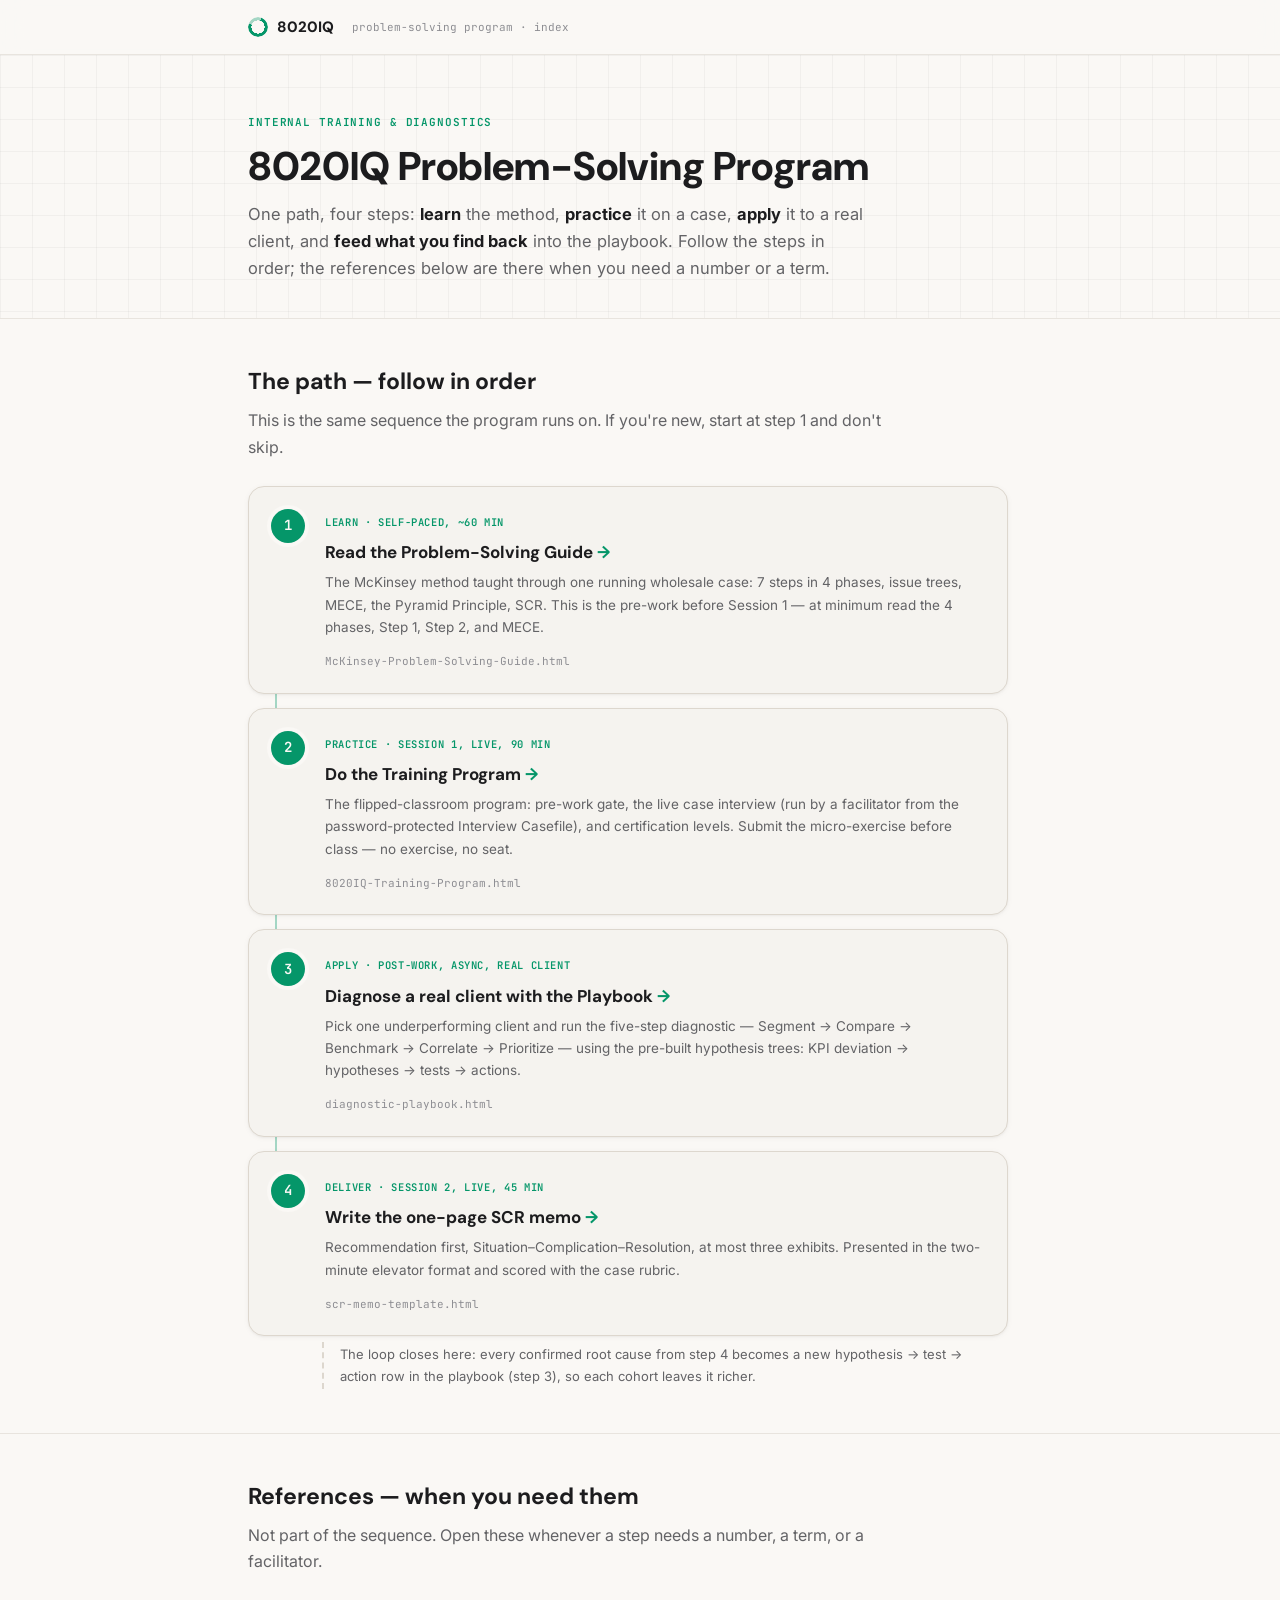
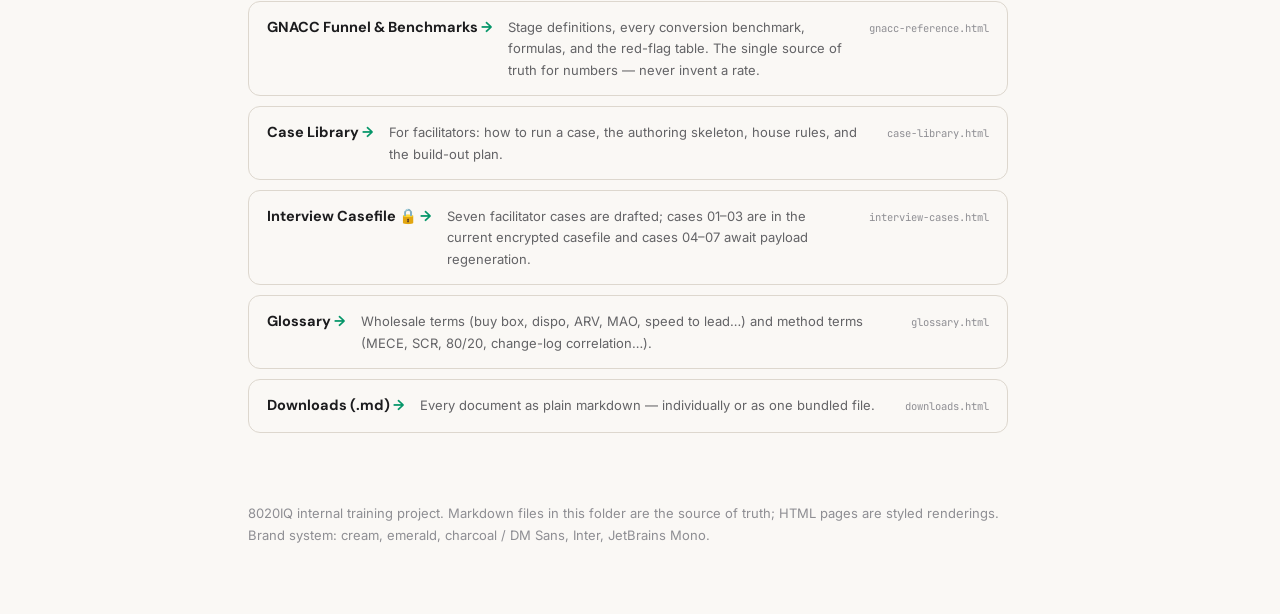
==== index.html @ fc1c61ee "Update case library and diagnostic content" ====
<!DOCTYPE html>
<html lang="en">
<head>
<meta charset="UTF-8">
<meta name="viewport" content="width=device-width, initial-scale=1.0">
<title>8020IQ Problem-Solving Program — Index</title>
<link rel="preconnect" href="https://fonts.googleapis.com">
<link rel="preconnect" href="https://fonts.gstatic.com" crossorigin>
<link href="https://fonts.googleapis.com/css2?family=DM+Sans:wght@500;600;700;800&family=Inter:wght@400;500;600&family=JetBrains+Mono:wght@500;600&display=swap" rel="stylesheet">
<style>
  /* ===== 8020IQ brand tokens — light mode only ===== */
  :root {
    --cream: #FAF8F5;
    --warm-white: #F5F3EF;
    --charcoal: #18181B;
    --emerald: #10B981;
    --emerald-dark: #059669;
    --text: #1C1C1E;
    --text-2: #636366;
    --text-3: #8E8E93;
    --line: #E8E4DE;
    --line-strong: #DDD7CE;
    --accent: var(--emerald);
    --accent-strong: var(--emerald-dark);
    --accent-wash: rgba(16, 185, 129, 0.10);
    --font-display: 'DM Sans', -apple-system, sans-serif;
    --font-body: 'Inter', -apple-system, sans-serif;
    --font-mono: 'JetBrains Mono', Menlo, Consolas, monospace;
    --r-card: 16px;
    --r-pill: 9999px;
    --shadow-rest: 0 1px 2px rgba(0,0,0,0.04), 0 1px 6px rgba(0,0,0,0.04);
    --shadow-hover: 0 4px 12px rgba(0,0,0,0.06), 0 12px 32px rgba(0,0,0,0.06);
    color-scheme: light;
  }
  * { box-sizing: border-box; }
  html { scroll-behavior: smooth; }
  body {
    margin: 0; background: var(--cream); color: var(--text);
    font-family: var(--font-body); font-size: 16px; line-height: 1.65;
    -webkit-font-smoothing: antialiased;
  }
  ::selection { background: var(--accent-wash); }
  .wrap { max-width: 880px; margin: 0 auto; padding: 0 24px; }
  @media (min-width: 768px) { .wrap { padding: 0 48px; } }
  h1, h2, h3, h4 { font-family: var(--font-display); font-weight: 700; color: var(--text); margin: 0; text-wrap: balance; }
  p { margin: 0 0 16px; }
  a { color: var(--accent-strong); }
  .eyebrow {
    font-family: var(--font-mono); font-weight: 600; font-size: 11px; letter-spacing: 0.08em;
    text-transform: uppercase; color: var(--accent-strong);
  }

  .topnav {
    position: sticky; top: 0; z-index: 50;
    background: color-mix(in srgb, var(--cream) 86%, transparent);
    backdrop-filter: blur(14px); -webkit-backdrop-filter: blur(14px);
    border-bottom: 1px solid var(--line);
  }
  .nav-inner { display: flex; align-items: center; gap: 18px; height: 54px; }
  .nav-brand { display: flex; align-items: center; gap: 9px; font-family: var(--font-display); font-weight: 800; font-size: 15px; color: var(--text); text-decoration: none; }
  .nav-brand .iso {
    width: 20px; height: 20px; border-radius: 50%;
    background: conic-gradient(from 20deg, var(--accent-strong) 0 75%, rgba(5,150,105,0.35) 75% 100%);
    -webkit-mask: radial-gradient(circle, transparent 46%, #000 47%);
    mask: radial-gradient(circle, transparent 46%, #000 47%);
  }
  .nav-tag { font-family: var(--font-mono); font-size: 11px; color: var(--text-3); }

  header.hero {
    padding: 52px 0 36px; border-bottom: 1px solid var(--line);
    background-image: linear-gradient(to right, rgba(0,0,0,0.035) 1px, transparent 1px),
                       linear-gradient(to bottom, rgba(0,0,0,0.035) 1px, transparent 1px);
    background-size: 32px 32px;
  }
  header.hero h1 { font-size: clamp(28px, 4vw, 40px); font-weight: 800; line-height: 1.08; margin: 12px 0 12px; }
  header.hero .doc-sub { font-size: 16.5px; color: var(--text-2); max-width: 620px; margin: 0; }
  header.hero .doc-sub b { color: var(--text); }

  section { padding: 44px 0; border-bottom: 1px solid var(--line); }
  section:last-of-type { border-bottom: none; }
  section h2 { font-size: 23px; margin-bottom: 6px; }
  .lede { color: var(--text-2); max-width: 640px; margin-bottom: 26px; }
  .lede b { color: var(--text); }

  /* ===== the linear path ===== */
  .path { position: relative; display: flex; flex-direction: column; gap: 14px; max-width: 760px; }
  .path::before {
    content: ""; position: absolute; top: 28px; bottom: 28px; left: 27px; width: 2px;
    background: var(--accent-strong); opacity: 0.35;
  }
  a.step {
    position: relative; display: flex; gap: 20px; align-items: flex-start;
    text-decoration: none; color: inherit;
    background: var(--warm-white); border: 1px solid var(--line-strong);
    border-radius: var(--r-card); box-shadow: var(--shadow-rest);
    padding: 20px 22px;
    transition: transform 0.2s ease, box-shadow 0.2s ease, border-color 0.2s ease;
  }
  a.step:hover { transform: translateY(-2px); box-shadow: var(--shadow-hover); border-color: var(--accent-strong); }
  .step-num {
    flex-shrink: 0; width: 34px; height: 34px; border-radius: 50%;
    background: var(--accent-strong); color: var(--cream);
    font-family: var(--font-mono); font-weight: 600; font-size: 14px;
    display: flex; align-items: center; justify-content: center;
    box-shadow: 0 0 0 4px var(--cream); position: relative; z-index: 1; margin-top: 2px;
  }
  .step-body { min-width: 0; flex: 1; }
  .step-body .s-when { font-family: var(--font-mono); font-weight: 600; font-size: 10.5px; letter-spacing: 0.06em; text-transform: uppercase; color: var(--accent-strong); }
  .step-body h3 { font-size: 17px; margin: 5px 0 5px; }
  .step-body h3 .go { color: var(--accent-strong); }
  .step-body p { font-size: 13.5px; color: var(--text-2); margin: 0 0 8px; }
  .step-body .s-src { font-family: var(--font-mono); font-size: 11px; color: var(--text-3); }
  .loop-note {
    margin: 6px 0 0 74px; max-width: 640px;
    font-size: 13px; color: var(--text-2);
    border-left: 2px dashed var(--line-strong); padding: 2px 0 2px 16px;
  }
  @media (max-width: 560px) {
    .path::before { display: none; }
    a.step { flex-direction: column; gap: 10px; }
    .step-num { box-shadow: none; }
    .loop-note { margin-left: 0; }
  }

  /* ===== references ===== */
  .refs { display: flex; flex-direction: column; gap: 10px; max-width: 760px; }
  a.ref {
    display: flex; gap: 16px; align-items: baseline; flex-wrap: wrap;
    text-decoration: none; color: inherit;
    background: transparent; border: 1px solid var(--line-strong); border-radius: 12px;
    padding: 14px 18px;
    transition: background 0.2s ease, border-color 0.2s ease;
  }
  a.ref:hover { background: var(--warm-white); border-color: var(--accent-strong); }
  a.ref h3 { font-size: 14.5px; white-space: nowrap; }
  a.ref h3 .go { color: var(--accent-strong); }
  a.ref p { font-size: 13px; color: var(--text-2); margin: 0; flex: 1; min-width: 220px; }
  a.ref .r-src { font-family: var(--font-mono); font-size: 10.5px; color: var(--text-3); }

  footer { padding: 26px 0 52px; font-size: 13px; color: var(--text-3); }
</style>
</head>
<body>

<nav class="topnav" aria-label="Site">
  <div class="wrap nav-inner">
    <a class="nav-brand" href="index.html"><span class="iso" aria-hidden="true"></span>8020IQ</a>
    <span class="nav-tag">problem-solving program · index</span>
  </div>
</nav>

<header class="hero">
  <div class="wrap">
    <span class="eyebrow">Internal Training &amp; Diagnostics</span>
    <h1>8020IQ Problem-Solving Program</h1>
    <p class="doc-sub">One path, four steps: <b>learn</b> the method, <b>practice</b> it on a case, <b>apply</b> it to a real client, and <b>feed what you find back</b> into the playbook. Follow the steps in order; the references below are there when you need a number or a term.</p>
  </div>
</header>

<!-- ================= THE PATH ================= -->
<section id="path">
  <div class="wrap">
    <h2>The path — follow in order</h2>
    <p class="lede">This is the same sequence the program runs on. If you're new, start at step 1 and don't skip.</p>

    <div class="path">
      <a class="step" href="McKinsey-Problem-Solving-Guide.html">
        <span class="step-num">1</span>
        <span class="step-body">
          <span class="s-when">Learn · self-paced, ~60 min</span>
          <h3>Read the Problem-Solving Guide <span class="go">&rarr;</span></h3>
          <p>The McKinsey method taught through one running wholesale case: 7 steps in 4 phases, issue trees, MECE, the Pyramid Principle, SCR. This is the pre-work before Session 1 — at minimum read the 4 phases, Step 1, Step 2, and MECE.</p>
          <span class="s-src">McKinsey-Problem-Solving-Guide.html</span>
        </span>
      </a>

      <a class="step" href="8020IQ-Training-Program.html">
        <span class="step-num">2</span>
        <span class="step-body">
          <span class="s-when">Practice · Session 1, live, 90 min</span>
          <h3>Do the Training Program <span class="go">&rarr;</span></h3>
          <p>The flipped-classroom program: pre-work gate, the live case interview (run by a facilitator from the password-protected Interview Casefile), and certification levels. Submit the micro-exercise before class — no exercise, no seat.</p>
          <span class="s-src">8020IQ-Training-Program.html</span>
        </span>
      </a>

      <a class="step" href="diagnostic-playbook.html">
        <span class="step-num">3</span>
        <span class="step-body">
          <span class="s-when">Apply · post-work, async, real client</span>
          <h3>Diagnose a real client with the Playbook <span class="go">&rarr;</span></h3>
          <p>Pick one underperforming client and run the five-step diagnostic — Segment → Compare → Benchmark → Correlate → Prioritize — using the pre-built hypothesis trees: KPI deviation → hypotheses → tests → actions.</p>
          <span class="s-src">diagnostic-playbook.html</span>
        </span>
      </a>

      <a class="step" href="scr-memo-template.html">
        <span class="step-num">4</span>
        <span class="step-body">
          <span class="s-when">Deliver · Session 2, live, 45 min</span>
          <h3>Write the one-page SCR memo <span class="go">&rarr;</span></h3>
          <p>Recommendation first, Situation–Complication–Resolution, at most three exhibits. Presented in the two-minute elevator format and scored with the case rubric.</p>
          <span class="s-src">scr-memo-template.html</span>
        </span>
      </a>
    </div>

    <p class="loop-note">The loop closes here: every confirmed root cause from step 4 becomes a new hypothesis → test → action row in the playbook (step 3), so each cohort leaves it richer.</p>
  </div>
</section>

<!-- ================= REFERENCES ================= -->
<section id="references">
  <div class="wrap">
    <h2>References — when you need them</h2>
    <p class="lede">Not part of the sequence. Open these whenever a step needs a number, a term, or a facilitator.</p>

    <div class="refs">
      <a class="ref" href="gnacc-reference.html">
        <h3>GNACC Funnel &amp; Benchmarks <span class="go">&rarr;</span></h3>
        <p>Stage definitions, every conversion benchmark, formulas, and the red-flag table. The single source of truth for numbers — never invent a rate.</p>
        <span class="r-src">gnacc-reference.html</span>
      </a>
      <a class="ref" href="case-library.html">
        <h3>Case Library <span class="go">&rarr;</span></h3>
        <p>For facilitators: how to run a case, the authoring skeleton, house rules, and the build-out plan.</p>
        <span class="r-src">case-library.html</span>
      </a>
      <a class="ref" href="interview-cases.html">
        <h3>Interview Casefile &#128274; <span class="go">&rarr;</span></h3>
        <p>Seven facilitator cases are drafted; cases 01–03 are in the current encrypted casefile and cases 04–07 await payload regeneration.</p>
        <span class="r-src">interview-cases.html</span>
      </a>
      <a class="ref" href="glossary.html">
        <h3>Glossary <span class="go">&rarr;</span></h3>
        <p>Wholesale terms (buy box, dispo, ARV, MAO, speed to lead…) and method terms (MECE, SCR, 80/20, change-log correlation…).</p>
        <span class="r-src">glossary.html</span>
      </a>
      <a class="ref" href="downloads.html">
        <h3>Downloads (.md) <span class="go">&rarr;</span></h3>
        <p>Every document as plain markdown — individually or as one bundled file.</p>
        <span class="r-src">downloads.html</span>
      </a>
    </div>
  </div>
</section>

<footer>
  <div class="wrap">
    <p>8020IQ internal training project. Markdown files in this folder are the source of truth; HTML pages are styled renderings. Brand system: cream, emerald, charcoal / DM Sans, Inter, JetBrains Mono.</p>
  </div>
</footer>

</body>
</html>
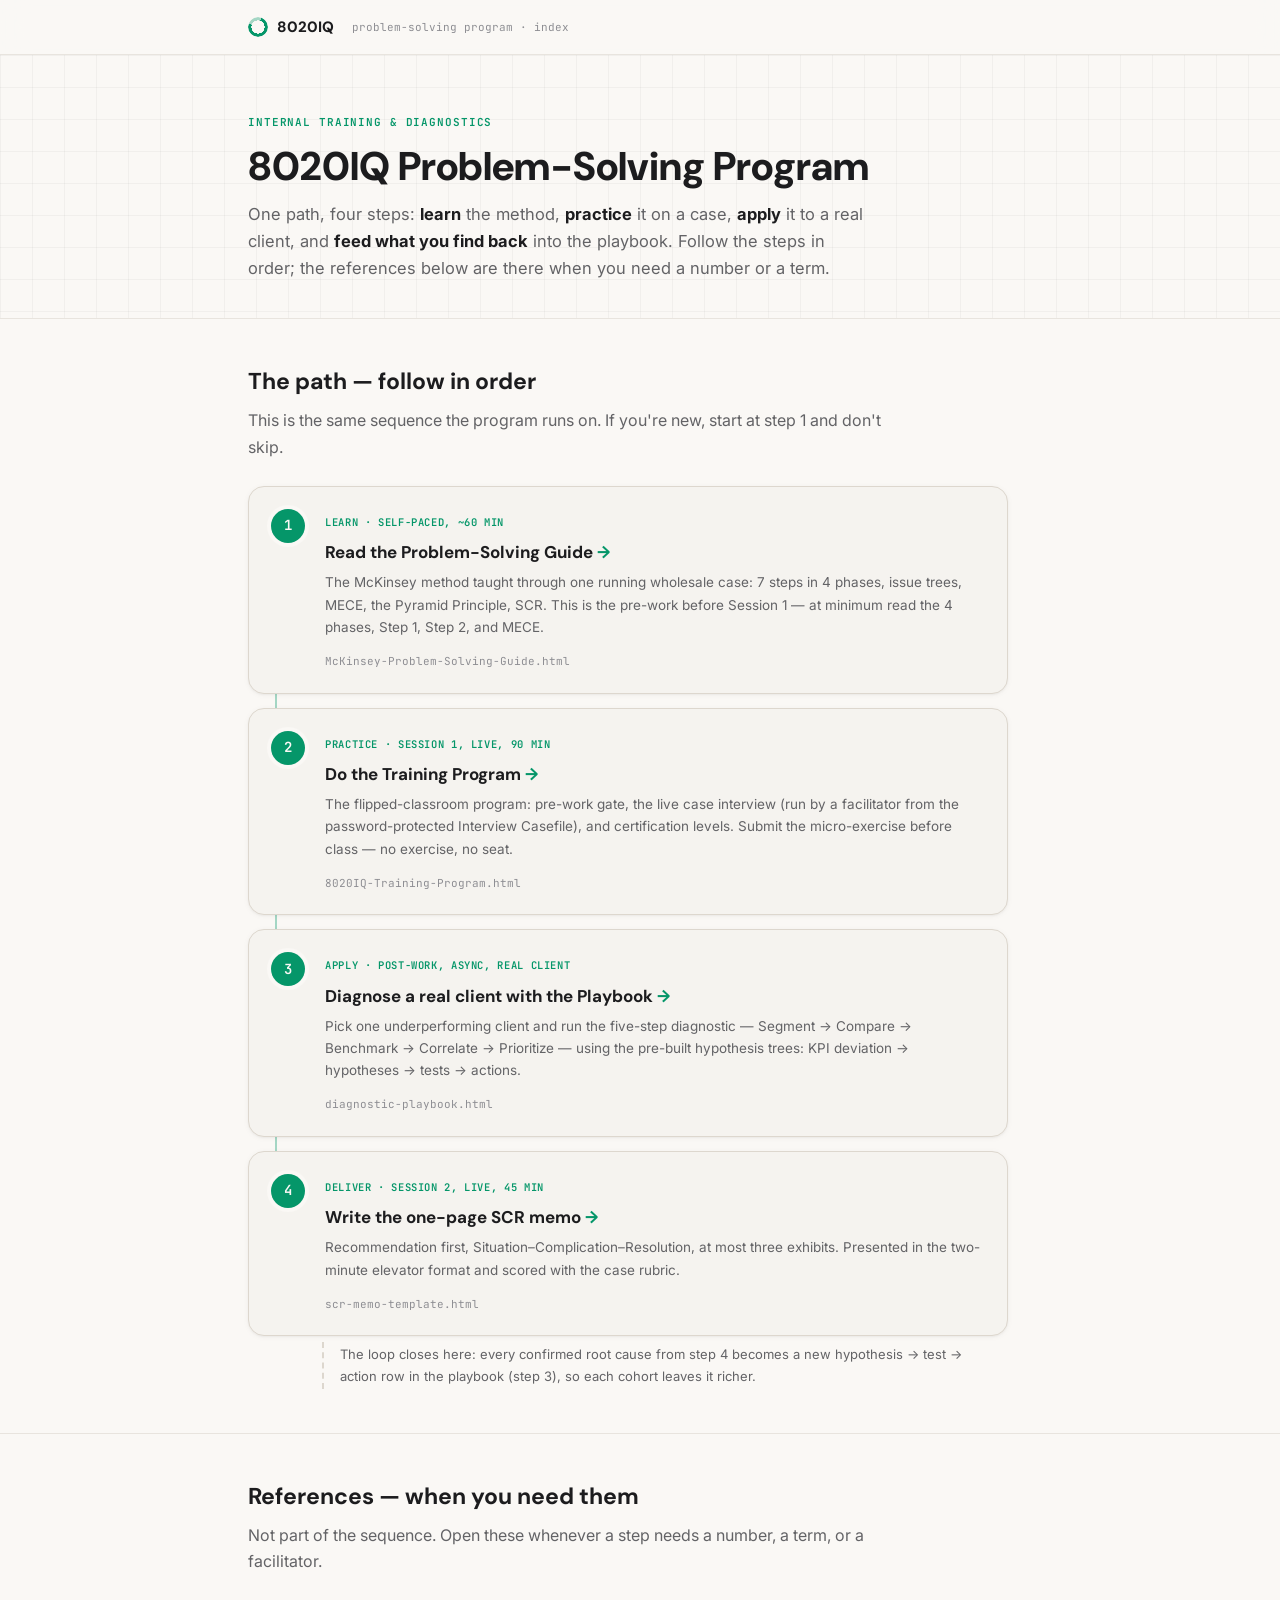
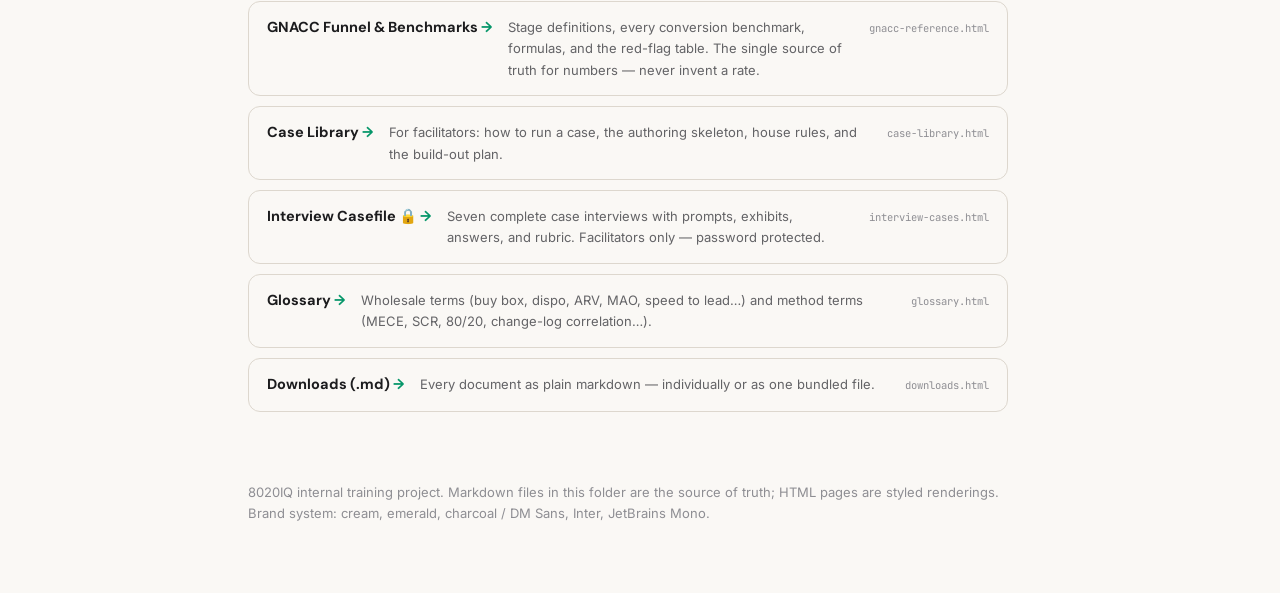
==== commit bfdb461d: "Publish all seven encrypted interview cases" ====
--- a/index.html
+++ b/index.html
@@ -228,7 +228,7 @@
       </a>
       <a class="ref" href="interview-cases.html">
         <h3>Interview Casefile &#128274; <span class="go">&rarr;</span></h3>
-        <p>Seven facilitator cases are drafted; cases 01–03 are in the current encrypted casefile and cases 04–07 await payload regeneration.</p>
+        <p>Seven complete case interviews with prompts, exhibits, answers, and rubric. Facilitators only — password protected.</p>
         <span class="r-src">interview-cases.html</span>
       </a>
       <a class="ref" href="glossary.html">
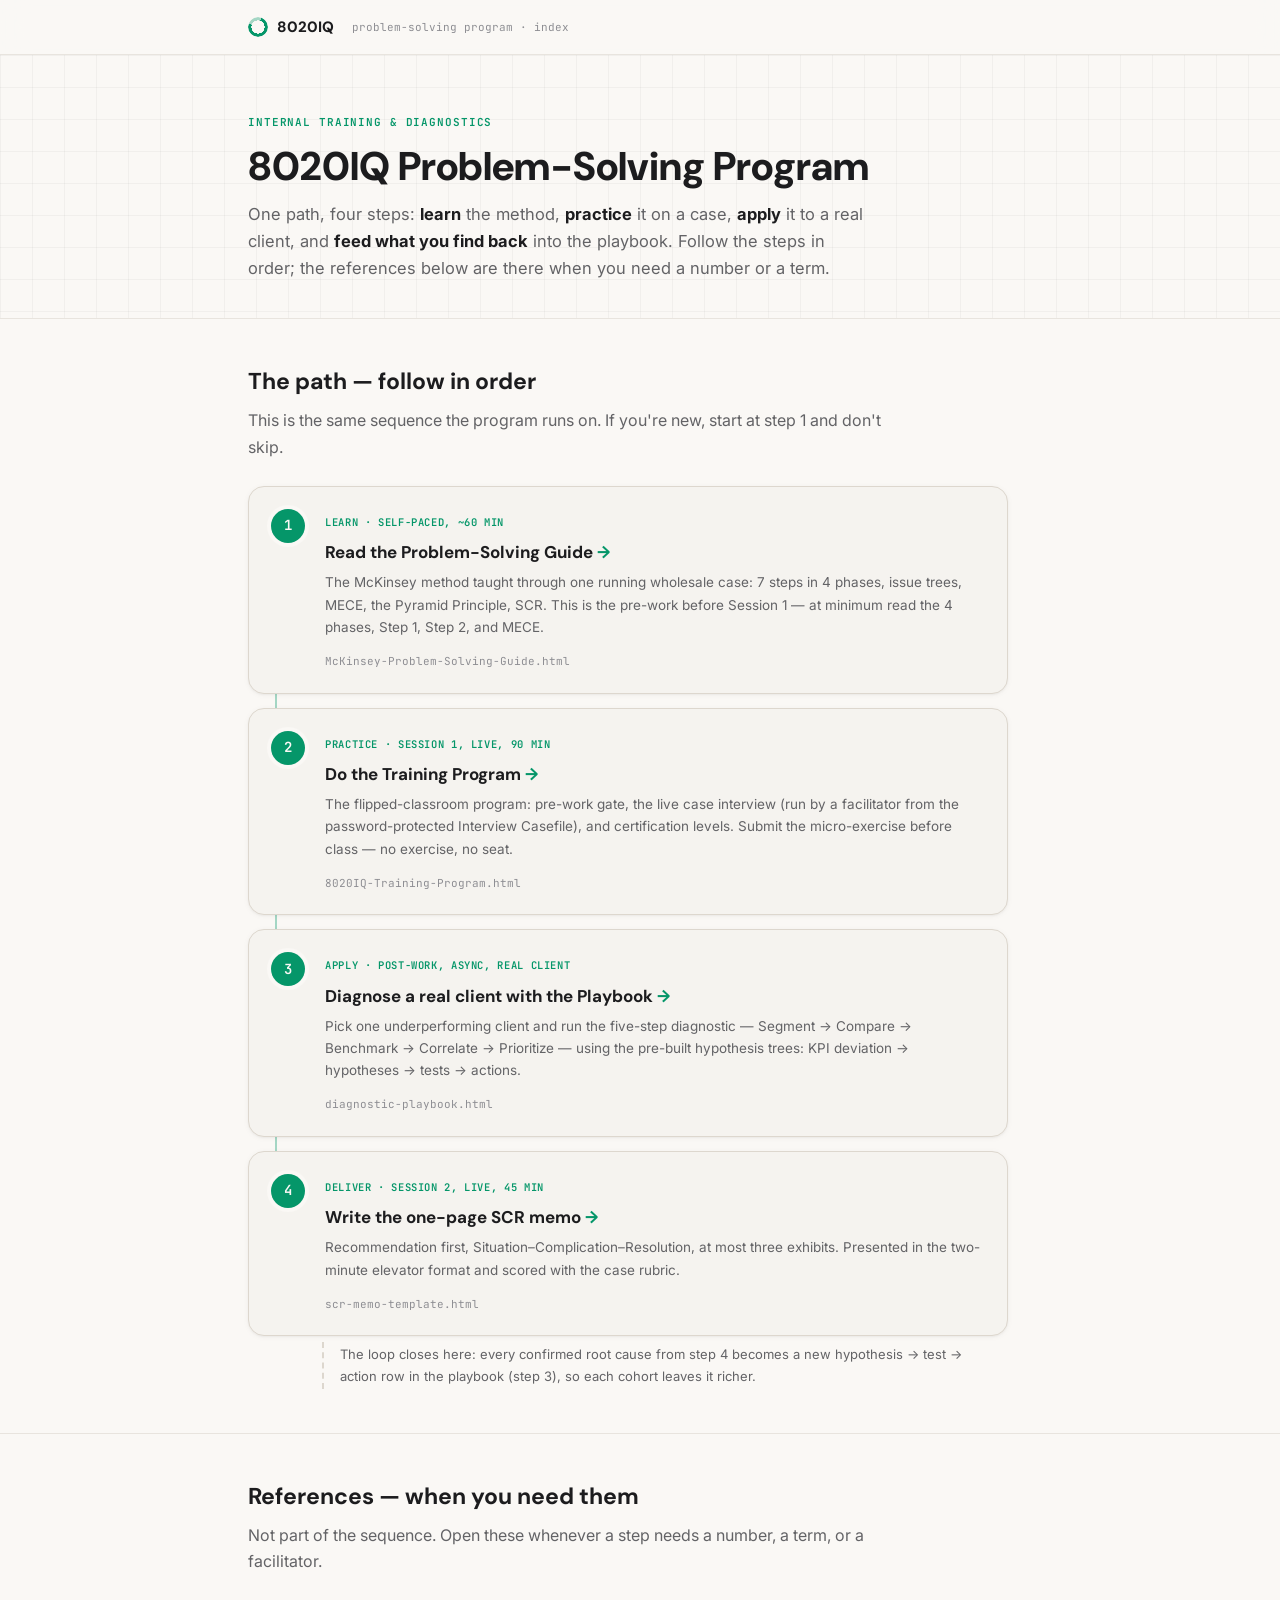
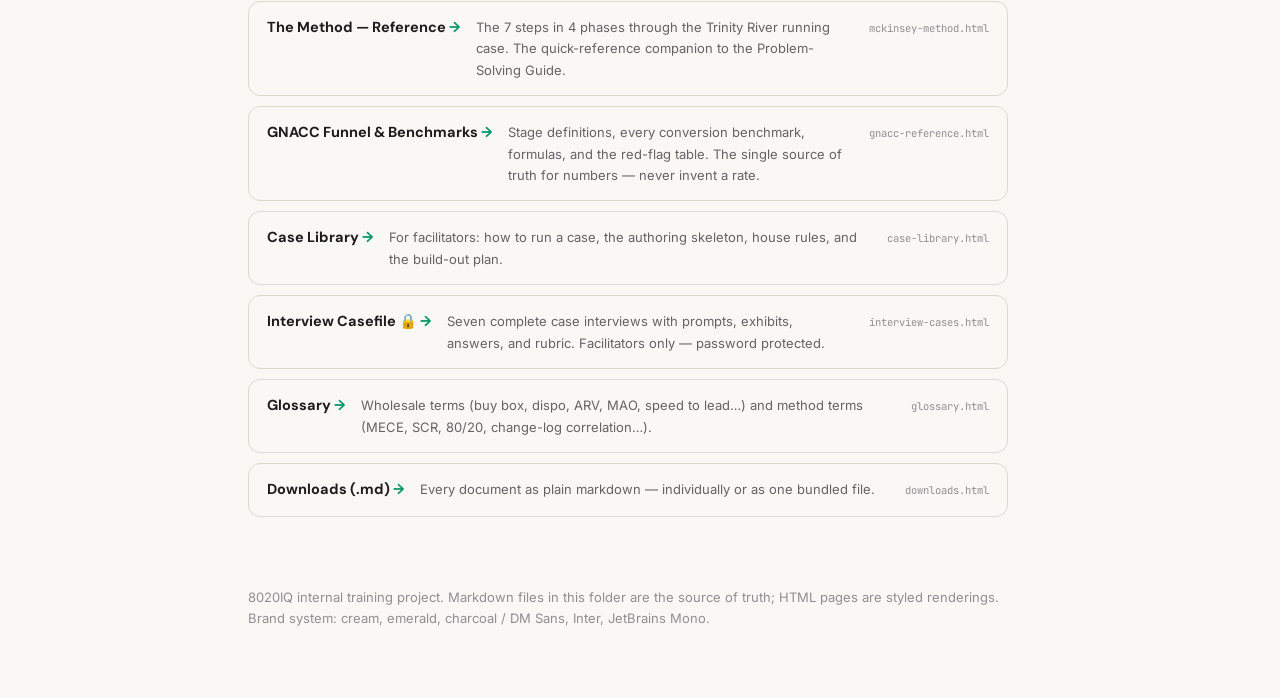
==== commit 8bfb43d9: "Scoring widget in casefile rail, coaching-system section, method page, R1/R2 playbook section" ====
--- a/index.html
+++ b/index.html
@@ -216,6 +216,11 @@
     <p class="lede">Not part of the sequence. Open these whenever a step needs a number, a term, or a facilitator.</p>
 
     <div class="refs">
+      <a class="ref" href="mckinsey-method.html">
+        <h3>The Method — Reference <span class="go">&rarr;</span></h3>
+        <p>The 7 steps in 4 phases through the Trinity River running case. The quick-reference companion to the Problem-Solving Guide.</p>
+        <span class="r-src">mckinsey-method.html</span>
+      </a>
       <a class="ref" href="gnacc-reference.html">
         <h3>GNACC Funnel &amp; Benchmarks <span class="go">&rarr;</span></h3>
         <p>Stage definitions, every conversion benchmark, formulas, and the red-flag table. The single source of truth for numbers — never invent a rate.</p>
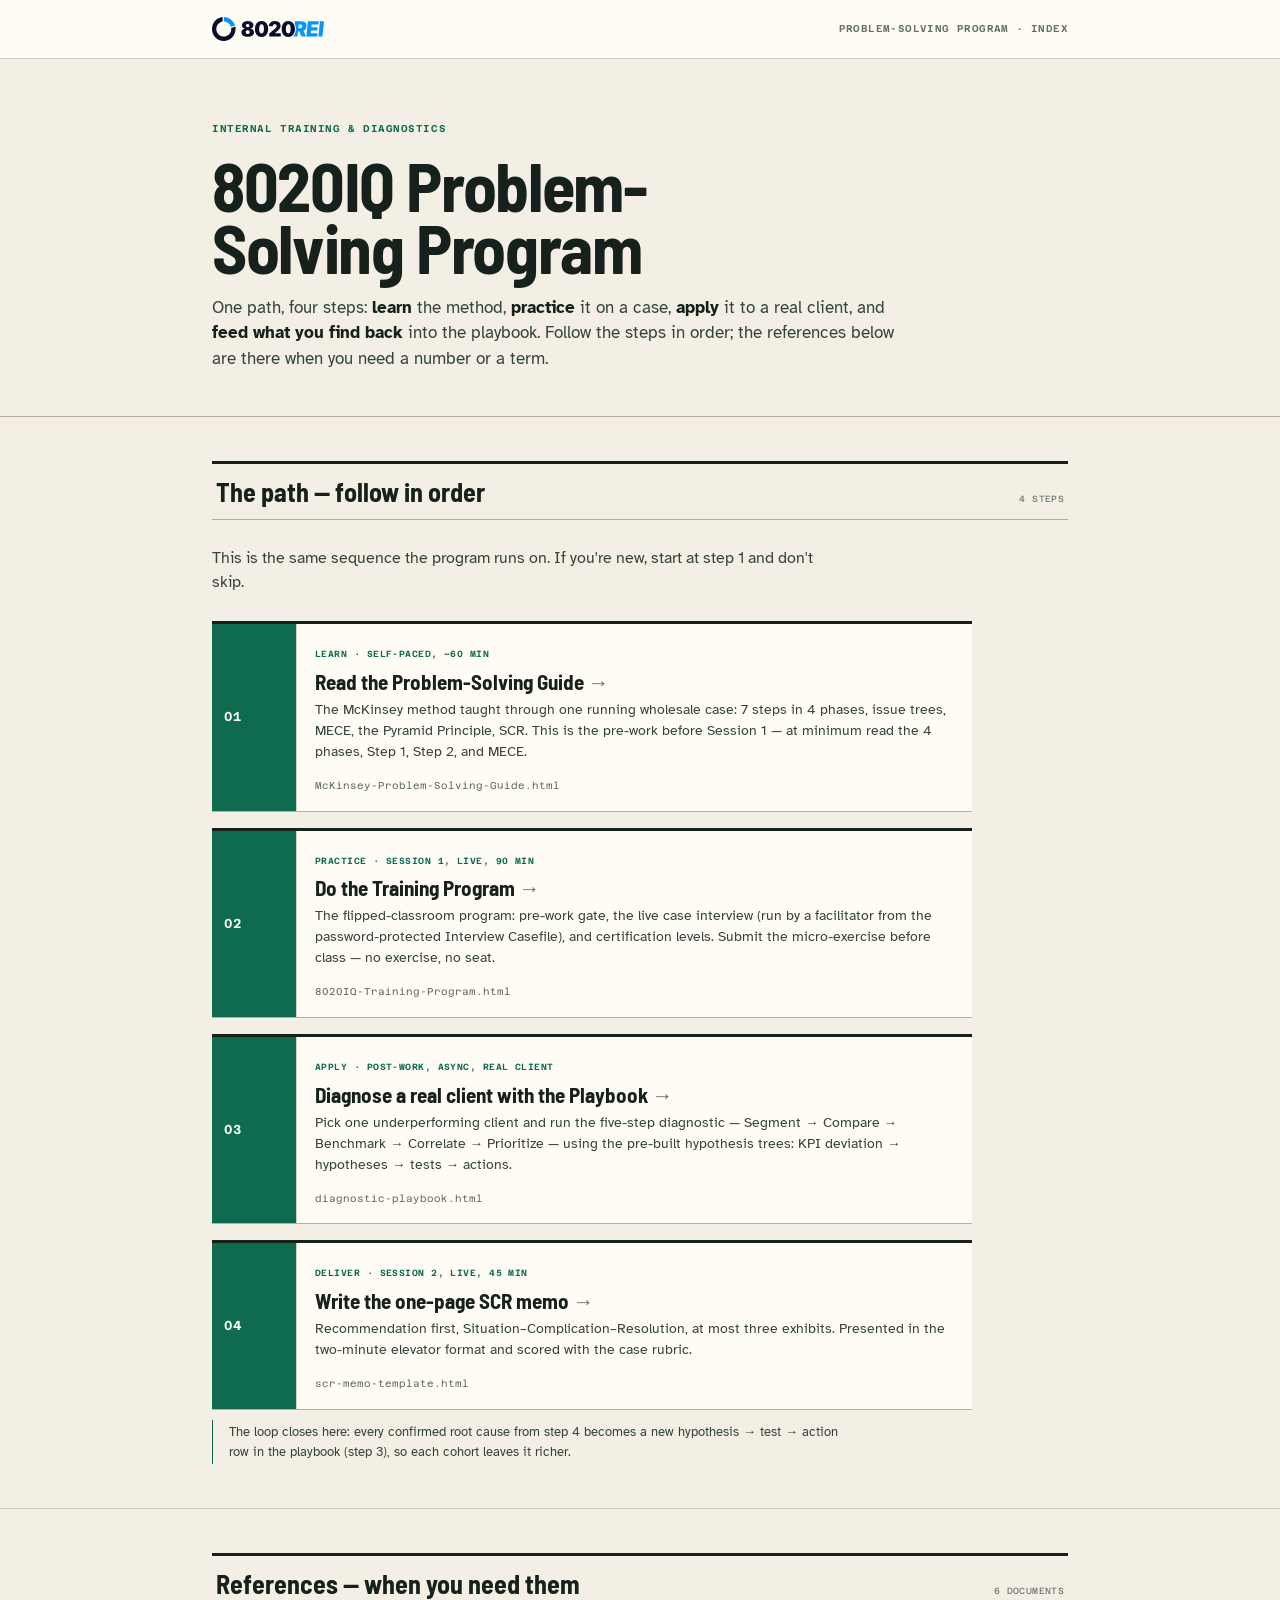
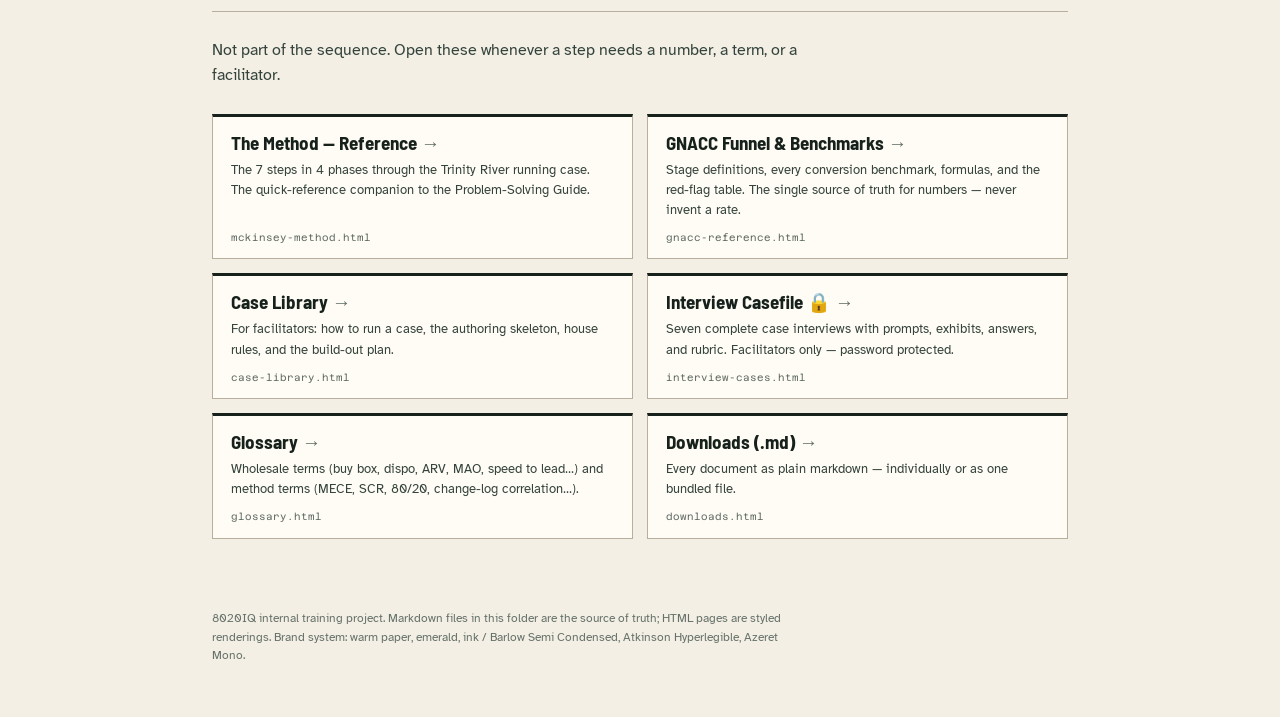
==== commit cbfa9d07: "Re-skin all pages to the casefile design system" ====
--- a/index.html
+++ b/index.html
@@ -6,146 +6,175 @@
 <title>8020IQ Problem-Solving Program — Index</title>
 <link rel="preconnect" href="https://fonts.googleapis.com">
 <link rel="preconnect" href="https://fonts.gstatic.com" crossorigin>
-<link href="https://fonts.googleapis.com/css2?family=DM+Sans:wght@500;600;700;800&family=Inter:wght@400;500;600&family=JetBrains+Mono:wght@500;600&display=swap" rel="stylesheet">
+<link href="https://fonts.googleapis.com/css2?family=Atkinson+Hyperlegible:wght@400;700&family=Azeret+Mono:wght@500;600&family=Barlow+Semi+Condensed:wght@600;700&display=swap" rel="stylesheet">
 <style>
-  /* ===== 8020IQ brand tokens — light mode only ===== */
+  /* ===== Casefile design tokens — light mode only ===== */
   :root {
-    --cream: #FAF8F5;
-    --warm-white: #F5F3EF;
-    --charcoal: #18181B;
-    --emerald: #10B981;
-    --emerald-dark: #059669;
-    --text: #1C1C1E;
-    --text-2: #636366;
-    --text-3: #8E8E93;
-    --line: #E8E4DE;
-    --line-strong: #DDD7CE;
-    --accent: var(--emerald);
-    --accent-strong: var(--emerald-dark);
-    --accent-wash: rgba(16, 185, 129, 0.10);
-    --font-display: 'DM Sans', -apple-system, sans-serif;
-    --font-body: 'Inter', -apple-system, sans-serif;
-    --font-mono: 'JetBrains Mono', Menlo, Consolas, monospace;
-    --r-card: 16px;
-    --r-pill: 9999px;
-    --shadow-rest: 0 1px 2px rgba(0,0,0,0.04), 0 1px 6px rgba(0,0,0,0.04);
-    --shadow-hover: 0 4px 12px rgba(0,0,0,0.06), 0 12px 32px rgba(0,0,0,0.06);
+    --paper: #F3EFE5;
+    --surface: #FFFCF5;
+    --ink: #17211C;
+    --ink-soft: #34443C;
+    --muted: #657169;
+    --rule: #D4CDBE;
+    --rule-strong: #B8AE9D;
+    --emerald: #0E6B4F;
+    --alert: #B6402A;
+    --font-display: 'Barlow Semi Condensed', 'Arial Narrow', sans-serif;
+    --font-body: 'Atkinson Hyperlegible', Arial, sans-serif;
+    --font-mono: 'Azeret Mono', Menlo, Consolas, monospace;
     color-scheme: light;
   }
   * { box-sizing: border-box; }
   html { scroll-behavior: smooth; }
   body {
-    margin: 0; background: var(--cream); color: var(--text);
-    font-family: var(--font-body); font-size: 16px; line-height: 1.65;
+    margin: 0; background: var(--paper); color: var(--ink);
+    font-family: var(--font-body); font-size: 16px; line-height: 1.55;
     -webkit-font-smoothing: antialiased;
   }
-  ::selection { background: var(--accent-wash); }
-  .wrap { max-width: 880px; margin: 0 auto; padding: 0 24px; }
-  @media (min-width: 768px) { .wrap { padding: 0 48px; } }
-  h1, h2, h3, h4 { font-family: var(--font-display); font-weight: 700; color: var(--text); margin: 0; text-wrap: balance; }
-  p { margin: 0 0 16px; }
-  a { color: var(--accent-strong); }
+  ::selection { background: #BFDFD2; color: var(--ink); }
+  .wrap { width: 100%; min-width: 0; max-width: 920px; margin: 0 auto; padding: 0 32px; }
+  h1, h2, h3, h4 { font-family: var(--font-display); font-weight: 700; color: var(--ink); margin: 0; text-wrap: balance; }
+  p { max-width: 72ch; margin: 0 0 14px; }
+  a { color: var(--emerald); }
+  :focus-visible { outline: 3px solid #E2A72E; outline-offset: 3px; }
   .eyebrow {
-    font-family: var(--font-mono); font-weight: 600; font-size: 11px; letter-spacing: 0.08em;
-    text-transform: uppercase; color: var(--accent-strong);
+    font-family: var(--font-mono); font-weight: 600; font-size: 10px; letter-spacing: 0.055em;
+    text-transform: uppercase; color: var(--emerald);
   }
 
   .topnav {
     position: sticky; top: 0; z-index: 50;
-    background: color-mix(in srgb, var(--cream) 86%, transparent);
-    backdrop-filter: blur(14px); -webkit-backdrop-filter: blur(14px);
-    border-bottom: 1px solid var(--line);
-  }
-  .nav-inner { display: flex; align-items: center; gap: 18px; height: 54px; }
-  .nav-brand { display: flex; align-items: center; gap: 9px; font-family: var(--font-display); font-weight: 800; font-size: 15px; color: var(--text); text-decoration: none; }
-  .nav-brand .iso {
-    width: 20px; height: 20px; border-radius: 50%;
-    background: conic-gradient(from 20deg, var(--accent-strong) 0 75%, rgba(5,150,105,0.35) 75% 100%);
-    -webkit-mask: radial-gradient(circle, transparent 46%, #000 47%);
-    mask: radial-gradient(circle, transparent 46%, #000 47%);
-  }
-  .nav-tag { font-family: var(--font-mono); font-size: 11px; color: var(--text-3); }
+    background: var(--surface);
+    border-bottom: 1px solid var(--rule);
+  }
+  .nav-inner { display: flex; align-items: center; justify-content: space-between; gap: 18px; height: 58px; }
+  .nav-brand {
+    display: flex; align-items: center; gap: 10px;
+    font-family: var(--font-display); font-weight: 700; font-size: 17px; letter-spacing: 0.01em;
+    color: var(--ink); text-decoration: none;
+  }
+  .nav-brand img { display: block; width: 112px; height: auto; }
+  .nav-back {
+    padding: 7px 0;
+    border-radius: 0;
+    border-bottom: 1px solid transparent;
+    font-family: var(--font-mono); font-size: 10px; font-weight: 600;
+    letter-spacing: 0.04em; text-transform: uppercase;
+    color: var(--muted); text-decoration: none;
+  }
 
   header.hero {
-    padding: 52px 0 36px; border-bottom: 1px solid var(--line);
-    background-image: linear-gradient(to right, rgba(0,0,0,0.035) 1px, transparent 1px),
-                       linear-gradient(to bottom, rgba(0,0,0,0.035) 1px, transparent 1px);
-    background-size: 32px 32px;
-  }
-  header.hero h1 { font-size: clamp(28px, 4vw, 40px); font-weight: 800; line-height: 1.08; margin: 12px 0 12px; }
-  header.hero .doc-sub { font-size: 16.5px; color: var(--text-2); max-width: 620px; margin: 0; }
-  header.hero .doc-sub b { color: var(--text); }
-
-  section { padding: 44px 0; border-bottom: 1px solid var(--line); }
+    padding: 56px 0 44px;
+    border-bottom: 1px solid var(--rule-strong);
+  }
+  header.hero h1 {
+    max-width: 16ch;
+    font-size: clamp(44px, 6vw, 68px); line-height: 0.92; letter-spacing: -0.02em;
+    margin: 14px 0 16px;
+  }
+  header.hero .doc-sub { font-size: 16.5px; color: var(--ink-soft); max-width: 62ch; margin: 0; }
+  header.hero .doc-sub b { color: var(--ink); }
+
+  section { padding: 44px 0; border-bottom: 1px solid var(--rule); }
   section:last-of-type { border-bottom: none; }
-  section h2 { font-size: 23px; margin-bottom: 6px; }
-  .lede { color: var(--text-2); max-width: 640px; margin-bottom: 26px; }
-  .lede b { color: var(--text); }
+  .sec-head {
+    display: flex; justify-content: space-between; align-items: baseline; gap: 16px;
+    padding: 15px 4px 12px; margin-bottom: 26px;
+    border-top: 3px solid var(--ink); border-bottom: 1px solid var(--rule-strong);
+  }
+  .sec-head h2 { font-size: 26px; line-height: 1; }
+  .sec-head span {
+    font-family: var(--font-mono); font-size: 9px; letter-spacing: 0.04em;
+    text-transform: uppercase; color: var(--muted);
+  }
+  .lede { color: var(--ink-soft); max-width: 62ch; margin-bottom: 26px; }
+  .lede b { color: var(--ink); }
 
   /* ===== the linear path ===== */
-  .path { position: relative; display: flex; flex-direction: column; gap: 14px; max-width: 760px; }
-  .path::before {
-    content: ""; position: absolute; top: 28px; bottom: 28px; left: 27px; width: 2px;
-    background: var(--accent-strong); opacity: 0.35;
-  }
+  .path { display: flex; flex-direction: column; gap: 16px; max-width: 760px; }
   a.step {
-    position: relative; display: flex; gap: 20px; align-items: flex-start;
+    display: grid; grid-template-columns: 84px 1fr; align-items: stretch;
     text-decoration: none; color: inherit;
-    background: var(--warm-white); border: 1px solid var(--line-strong);
-    border-radius: var(--r-card); box-shadow: var(--shadow-rest);
-    padding: 20px 22px;
-    transition: transform 0.2s ease, box-shadow 0.2s ease, border-color 0.2s ease;
-  }
-  a.step:hover { transform: translateY(-2px); box-shadow: var(--shadow-hover); border-color: var(--accent-strong); }
+    background: var(--surface);
+    border-top: 3px solid var(--ink);
+    border-bottom: 1px solid var(--rule-strong);
+    border-radius: 0;
+    transition: background 150ms ease;
+  }
+  a.step:hover { background: var(--paper); }
+  a.step:hover h3 .go { color: var(--emerald); }
   .step-num {
-    flex-shrink: 0; width: 34px; height: 34px; border-radius: 50%;
-    background: var(--accent-strong); color: var(--cream);
-    font-family: var(--font-mono); font-weight: 600; font-size: 14px;
-    display: flex; align-items: center; justify-content: center;
-    box-shadow: 0 0 0 4px var(--cream); position: relative; z-index: 1; margin-top: 2px;
-  }
-  .step-body { min-width: 0; flex: 1; }
-  .step-body .s-when { font-family: var(--font-mono); font-weight: 600; font-size: 10.5px; letter-spacing: 0.06em; text-transform: uppercase; color: var(--accent-strong); }
-  .step-body h3 { font-size: 17px; margin: 5px 0 5px; }
-  .step-body h3 .go { color: var(--accent-strong); }
-  .step-body p { font-size: 13.5px; color: var(--text-2); margin: 0 0 8px; }
-  .step-body .s-src { font-family: var(--font-mono); font-size: 11px; color: var(--text-3); }
+    display: flex; align-items: center; padding: 10px 12px;
+    background: var(--emerald); color: #FFFDF6;
+    font-family: var(--font-mono); font-weight: 600; font-size: 13px;
+    letter-spacing: 0.04em;
+  }
+  .step-body { min-width: 0; padding: 16px 18px 14px; border-left: 1px solid var(--rule); }
+  .step-body .s-when {
+    font-family: var(--font-mono); font-weight: 600; font-size: 9px;
+    letter-spacing: 0.05em; text-transform: uppercase; color: var(--emerald);
+  }
+  .step-body h3 { font-size: 21px; line-height: 1.05; margin: 6px 0 7px; }
+  .step-body h3 .go { color: var(--muted); }
+  .step-body p { font-size: 13.5px; color: var(--ink-soft); margin: 0 0 9px; }
+  .step-body .s-src { font-family: var(--font-mono); font-size: 10px; color: var(--muted); }
   .loop-note {
-    margin: 6px 0 0 74px; max-width: 640px;
-    font-size: 13px; color: var(--text-2);
-    border-left: 2px dashed var(--line-strong); padding: 2px 0 2px 16px;
+    margin: 10px 0 0; max-width: 640px;
+    font-size: 13px; color: var(--ink-soft);
+    border-left: 1px solid var(--emerald); padding: 2px 0 2px 16px;
+  }
+
+  /* ===== references ===== */
+  .refs {
+    display: grid; grid-template-columns: repeat(2, minmax(0, 1fr)); gap: 14px;
+    max-width: 860px;
+  }
+  a.ref {
+    display: flex; flex-direction: column; min-width: 0;
+    text-decoration: none; color: inherit;
+    background: var(--surface);
+    border: 1px solid var(--rule-strong);
+    border-top: 3px solid var(--ink);
+    border-radius: 0;
+    padding: 16px 18px 13px;
+    transition: background 150ms ease, border-color 150ms ease;
+  }
+  a.ref:hover { background: var(--paper); border-color: var(--ink); border-top-color: var(--ink); }
+  a.ref h3 { font-size: 19px; line-height: 1.05; margin-bottom: 7px; }
+  a.ref h3 .go { color: var(--muted); }
+  a.ref:hover h3 .go { color: var(--emerald); }
+  a.ref p { font-size: 13px; color: var(--ink-soft); margin: 0 0 10px; flex: 1; }
+  a.ref .r-src { font-family: var(--font-mono); font-size: 10px; color: var(--muted); }
+
+  footer { padding: 26px 0 52px; font-size: 12px; color: var(--muted); }
+  footer p { margin: 0; max-width: 72ch; }
+
+  @media (max-width: 768px) {
+    .refs { grid-template-columns: 1fr; }
+  }
+  @media (max-width: 640px) {
+    .wrap { padding-left: 16px; padding-right: 16px; }
+    header.hero { padding: 40px 0 32px; }
+    .sec-head { flex-direction: column; align-items: flex-start; gap: 4px; }
   }
   @media (max-width: 560px) {
-    .path::before { display: none; }
-    a.step { flex-direction: column; gap: 10px; }
-    .step-num { box-shadow: none; }
-    .loop-note { margin-left: 0; }
-  }
-
-  /* ===== references ===== */
-  .refs { display: flex; flex-direction: column; gap: 10px; max-width: 760px; }
-  a.ref {
-    display: flex; gap: 16px; align-items: baseline; flex-wrap: wrap;
-    text-decoration: none; color: inherit;
-    background: transparent; border: 1px solid var(--line-strong); border-radius: 12px;
-    padding: 14px 18px;
-    transition: background 0.2s ease, border-color 0.2s ease;
-  }
-  a.ref:hover { background: var(--warm-white); border-color: var(--accent-strong); }
-  a.ref h3 { font-size: 14.5px; white-space: nowrap; }
-  a.ref h3 .go { color: var(--accent-strong); }
-  a.ref p { font-size: 13px; color: var(--text-2); margin: 0; flex: 1; min-width: 220px; }
-  a.ref .r-src { font-family: var(--font-mono); font-size: 10.5px; color: var(--text-3); }
-
-  footer { padding: 26px 0 52px; font-size: 13px; color: var(--text-3); }
+    a.step { grid-template-columns: 68px 1fr; }
+    .step-num { padding: 8px; font-size: 11px; }
+    .step-body { padding: 13px 14px 12px; }
+    .step-body h3 { font-size: 18px; }
+  }
+
+  @media (prefers-reduced-motion: reduce) {
+    html { scroll-behavior: auto; }
+  }
 </style>
 </head>
 <body>
 
 <nav class="topnav" aria-label="Site">
   <div class="wrap nav-inner">
-    <a class="nav-brand" href="index.html"><span class="iso" aria-hidden="true"></span>8020IQ</a>
-    <span class="nav-tag">problem-solving program · index</span>
+    <a class="nav-brand" href="index.html" aria-label="8020REI home"><img src="assets/8020rei-logo.svg" alt="8020REI"></a>
+    <span class="nav-back">Problem-solving program &middot; index</span>
   </div>
 </nav>
 
@@ -160,12 +189,15 @@
 <!-- ================= THE PATH ================= -->
 <section id="path">
   <div class="wrap">
-    <h2>The path — follow in order</h2>
+    <div class="sec-head">
+      <h2>The path — follow in order</h2>
+      <span>4 steps</span>
+    </div>
     <p class="lede">This is the same sequence the program runs on. If you're new, start at step 1 and don't skip.</p>
 
     <div class="path">
       <a class="step" href="McKinsey-Problem-Solving-Guide.html">
-        <span class="step-num">1</span>
+        <span class="step-num">01</span>
         <span class="step-body">
           <span class="s-when">Learn · self-paced, ~60 min</span>
           <h3>Read the Problem-Solving Guide <span class="go">&rarr;</span></h3>
@@ -175,7 +207,7 @@
       </a>
 
       <a class="step" href="8020IQ-Training-Program.html">
-        <span class="step-num">2</span>
+        <span class="step-num">02</span>
         <span class="step-body">
           <span class="s-when">Practice · Session 1, live, 90 min</span>
           <h3>Do the Training Program <span class="go">&rarr;</span></h3>
@@ -185,7 +217,7 @@
       </a>
 
       <a class="step" href="diagnostic-playbook.html">
-        <span class="step-num">3</span>
+        <span class="step-num">03</span>
         <span class="step-body">
           <span class="s-when">Apply · post-work, async, real client</span>
           <h3>Diagnose a real client with the Playbook <span class="go">&rarr;</span></h3>
@@ -195,7 +227,7 @@
       </a>
 
       <a class="step" href="scr-memo-template.html">
-        <span class="step-num">4</span>
+        <span class="step-num">04</span>
         <span class="step-body">
           <span class="s-when">Deliver · Session 2, live, 45 min</span>
           <h3>Write the one-page SCR memo <span class="go">&rarr;</span></h3>
@@ -212,7 +244,10 @@
 <!-- ================= REFERENCES ================= -->
 <section id="references">
   <div class="wrap">
-    <h2>References — when you need them</h2>
+    <div class="sec-head">
+      <h2>References — when you need them</h2>
+      <span>6 documents</span>
+    </div>
     <p class="lede">Not part of the sequence. Open these whenever a step needs a number, a term, or a facilitator.</p>
 
     <div class="refs">
@@ -252,7 +287,7 @@
 
 <footer>
   <div class="wrap">
-    <p>8020IQ internal training project. Markdown files in this folder are the source of truth; HTML pages are styled renderings. Brand system: cream, emerald, charcoal / DM Sans, Inter, JetBrains Mono.</p>
+    <p>8020IQ internal training project. Markdown files in this folder are the source of truth; HTML pages are styled renderings. Brand system: warm paper, emerald, ink / Barlow Semi Condensed, Atkinson Hyperlegible, Azeret Mono.</p>
   </div>
 </footer>
 
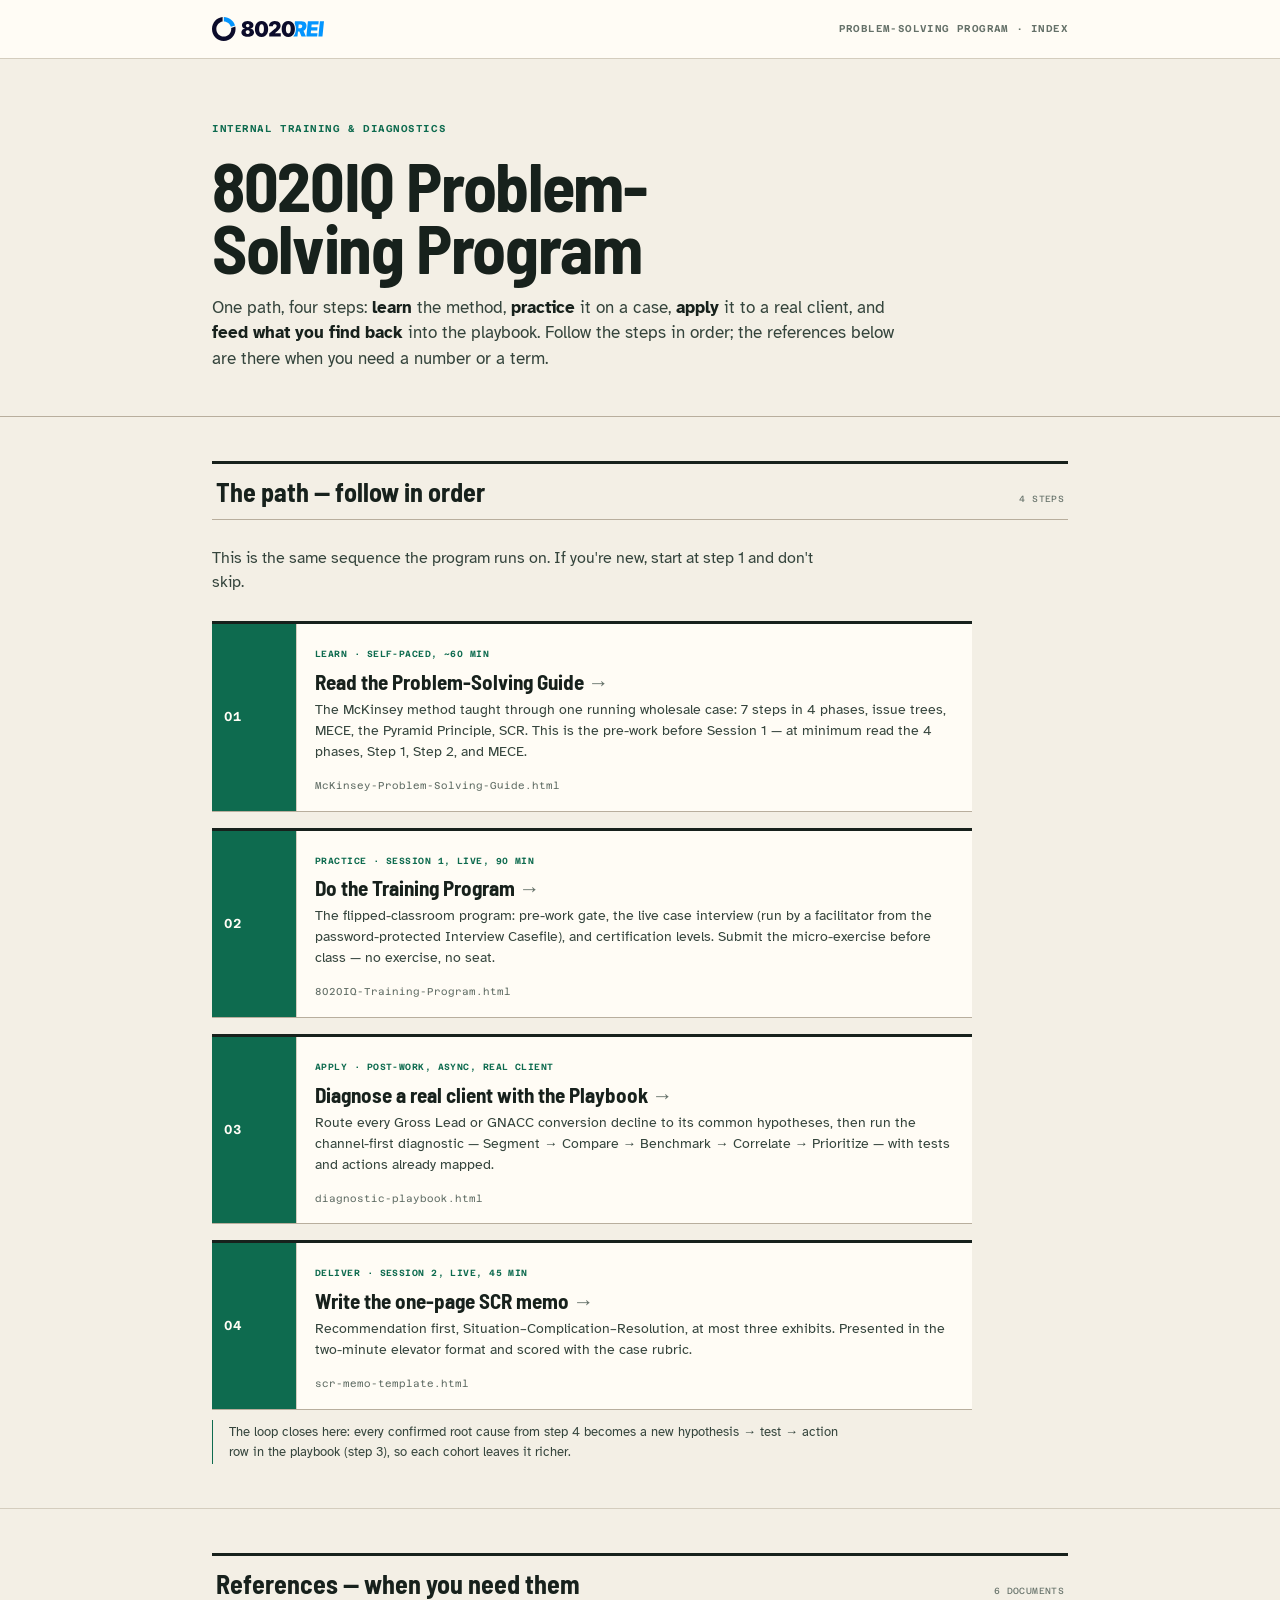
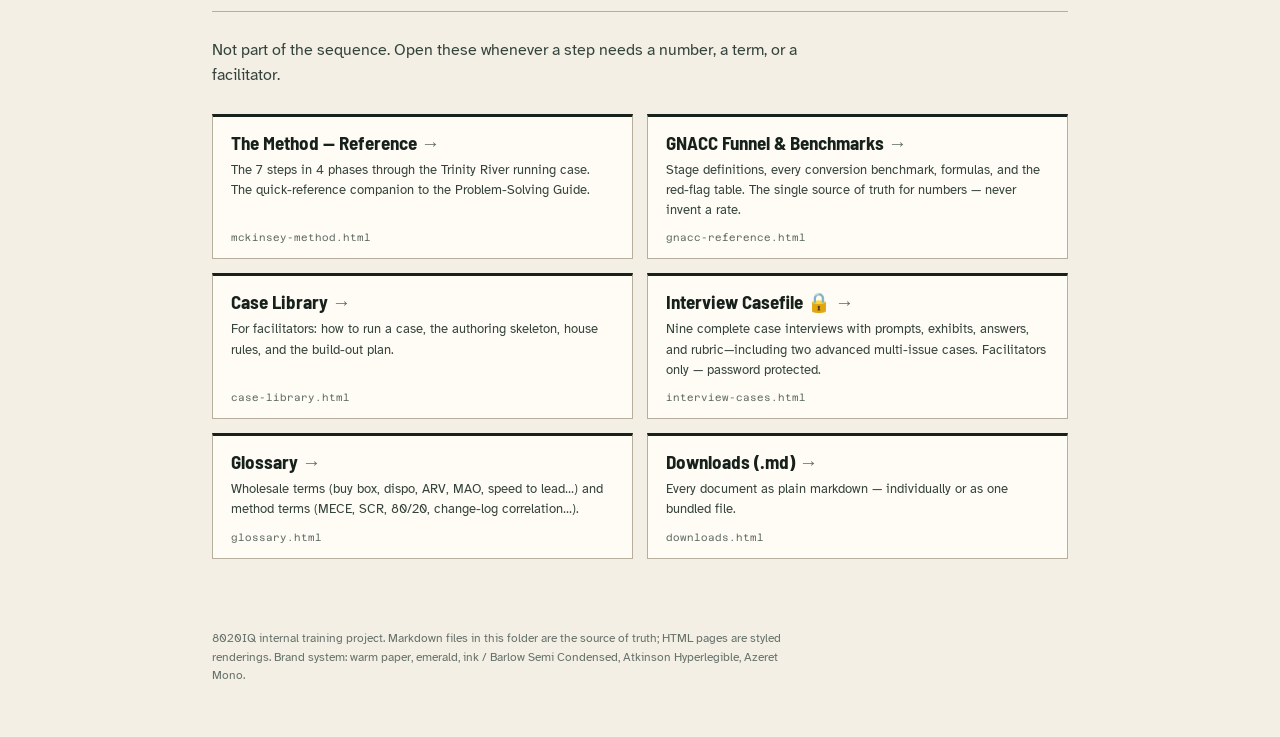
==== commit 2067147a: "Deploy expanded diagnostic training program" ====
--- a/index.html
+++ b/index.html
@@ -3,6 +3,7 @@
 <head>
 <meta charset="UTF-8">
 <meta name="viewport" content="width=device-width, initial-scale=1.0">
+<link rel="icon" href="assets/8020rei-logo.svg" type="image/svg+xml">
 <title>8020IQ Problem-Solving Program — Index</title>
 <link rel="preconnect" href="https://fonts.googleapis.com">
 <link rel="preconnect" href="https://fonts.gstatic.com" crossorigin>
@@ -221,7 +222,7 @@
         <span class="step-body">
           <span class="s-when">Apply · post-work, async, real client</span>
           <h3>Diagnose a real client with the Playbook <span class="go">&rarr;</span></h3>
-          <p>Pick one underperforming client and run the five-step diagnostic — Segment → Compare → Benchmark → Correlate → Prioritize — using the pre-built hypothesis trees: KPI deviation → hypotheses → tests → actions.</p>
+          <p>Route every Gross Lead or GNACC conversion decline to its common hypotheses, then run the channel-first diagnostic — Segment → Compare → Benchmark → Correlate → Prioritize — with tests and actions already mapped.</p>
           <span class="s-src">diagnostic-playbook.html</span>
         </span>
       </a>
@@ -268,7 +269,7 @@
       </a>
       <a class="ref" href="interview-cases.html">
         <h3>Interview Casefile &#128274; <span class="go">&rarr;</span></h3>
-        <p>Seven complete case interviews with prompts, exhibits, answers, and rubric. Facilitators only — password protected.</p>
+        <p>Nine complete case interviews with prompts, exhibits, answers, and rubric—including two advanced multi-issue cases. Facilitators only — password protected.</p>
         <span class="r-src">interview-cases.html</span>
       </a>
       <a class="ref" href="glossary.html">
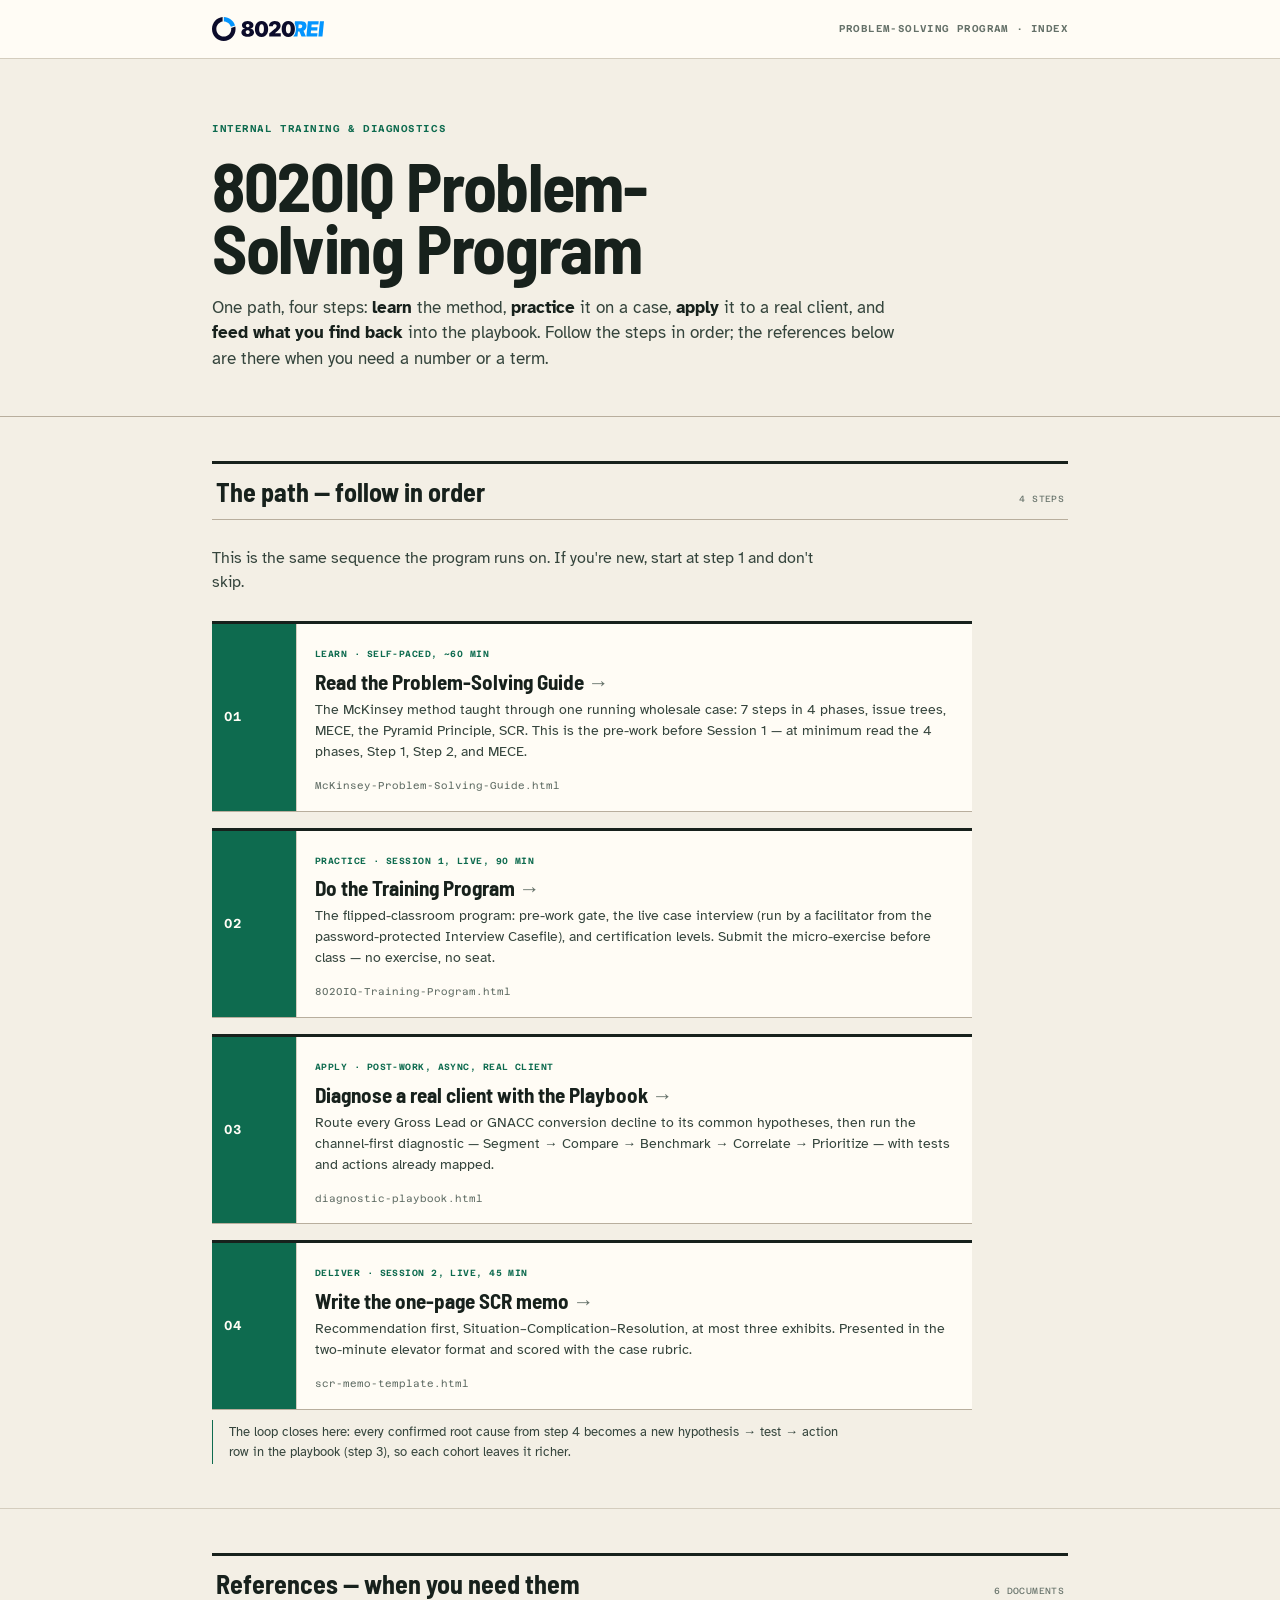
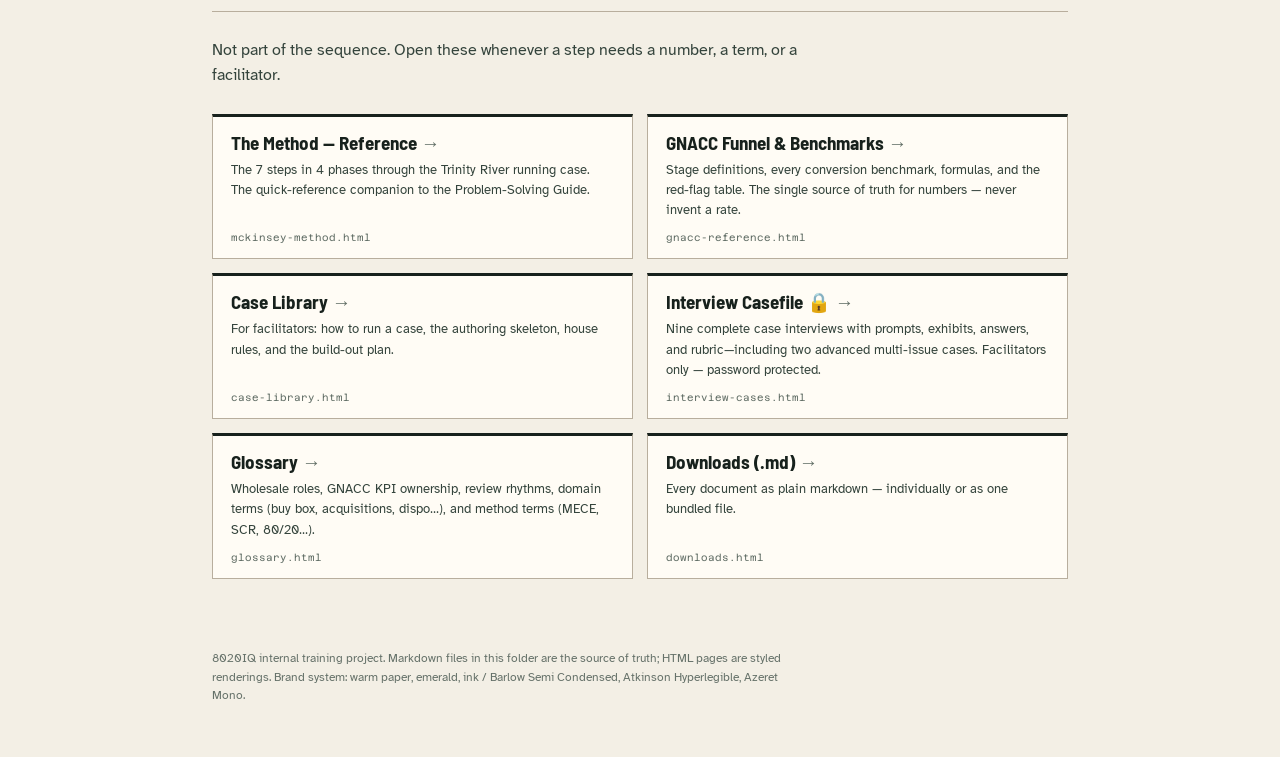
==== commit 35341e68: "Add wholesale role KPI ownership guide" ====
--- a/index.html
+++ b/index.html
@@ -274,7 +274,7 @@
       </a>
       <a class="ref" href="glossary.html">
         <h3>Glossary <span class="go">&rarr;</span></h3>
-        <p>Wholesale terms (buy box, dispo, ARV, MAO, speed to lead…) and method terms (MECE, SCR, 80/20, change-log correlation…).</p>
+        <p>Wholesale roles, GNACC KPI ownership, review rhythms, domain terms (buy box, acquisitions, dispo…), and method terms (MECE, SCR, 80/20…).</p>
         <span class="r-src">glossary.html</span>
       </a>
       <a class="ref" href="downloads.html">
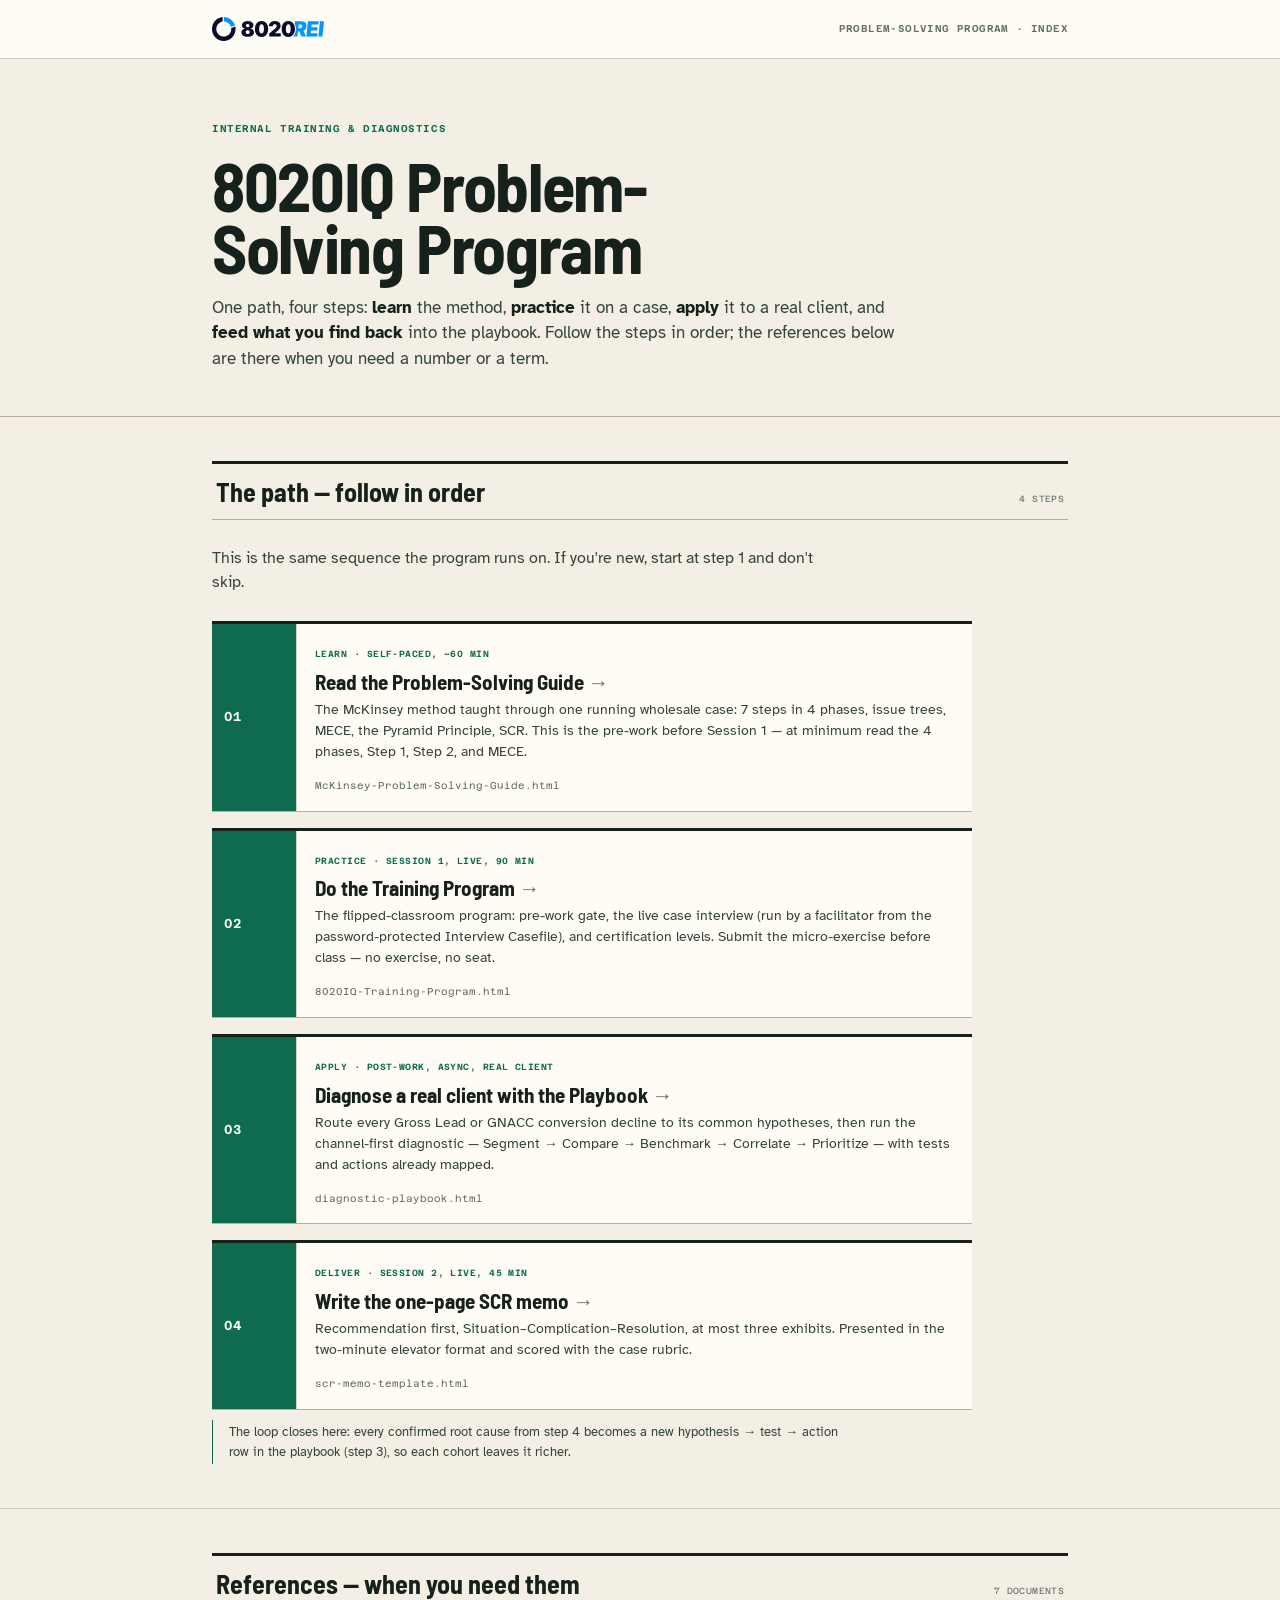
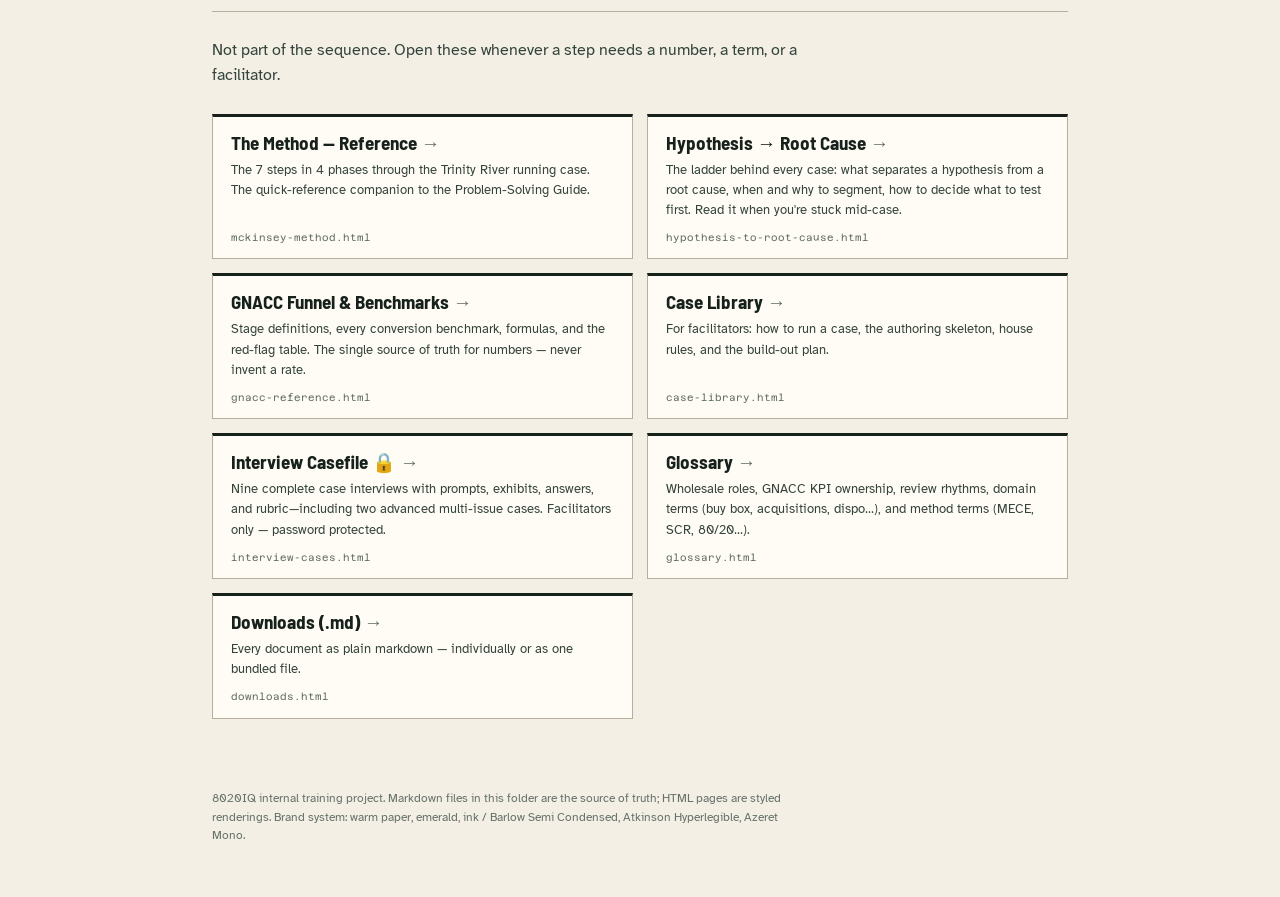
==== commit f8f0aa80: "Publish hypothesis-to-root-cause guide and per-case ladder guidance Adds the From Hypothesis to Root" ====
--- a/index.html
+++ b/index.html
@@ -247,7 +247,7 @@
   <div class="wrap">
     <div class="sec-head">
       <h2>References — when you need them</h2>
-      <span>6 documents</span>
+      <span>7 documents</span>
     </div>
     <p class="lede">Not part of the sequence. Open these whenever a step needs a number, a term, or a facilitator.</p>
 
@@ -257,6 +257,11 @@
         <p>The 7 steps in 4 phases through the Trinity River running case. The quick-reference companion to the Problem-Solving Guide.</p>
         <span class="r-src">mckinsey-method.html</span>
       </a>
+      <a class="ref" href="hypothesis-to-root-cause.html">
+        <h3>Hypothesis &rarr; Root Cause <span class="go">&rarr;</span></h3>
+        <p>The ladder behind every case: what separates a hypothesis from a root cause, when and why to segment, how to decide what to test first. Read it when you're stuck mid-case.</p>
+        <span class="r-src">hypothesis-to-root-cause.html</span>
+      </a>
       <a class="ref" href="gnacc-reference.html">
         <h3>GNACC Funnel &amp; Benchmarks <span class="go">&rarr;</span></h3>
         <p>Stage definitions, every conversion benchmark, formulas, and the red-flag table. The single source of truth for numbers — never invent a rate.</p>
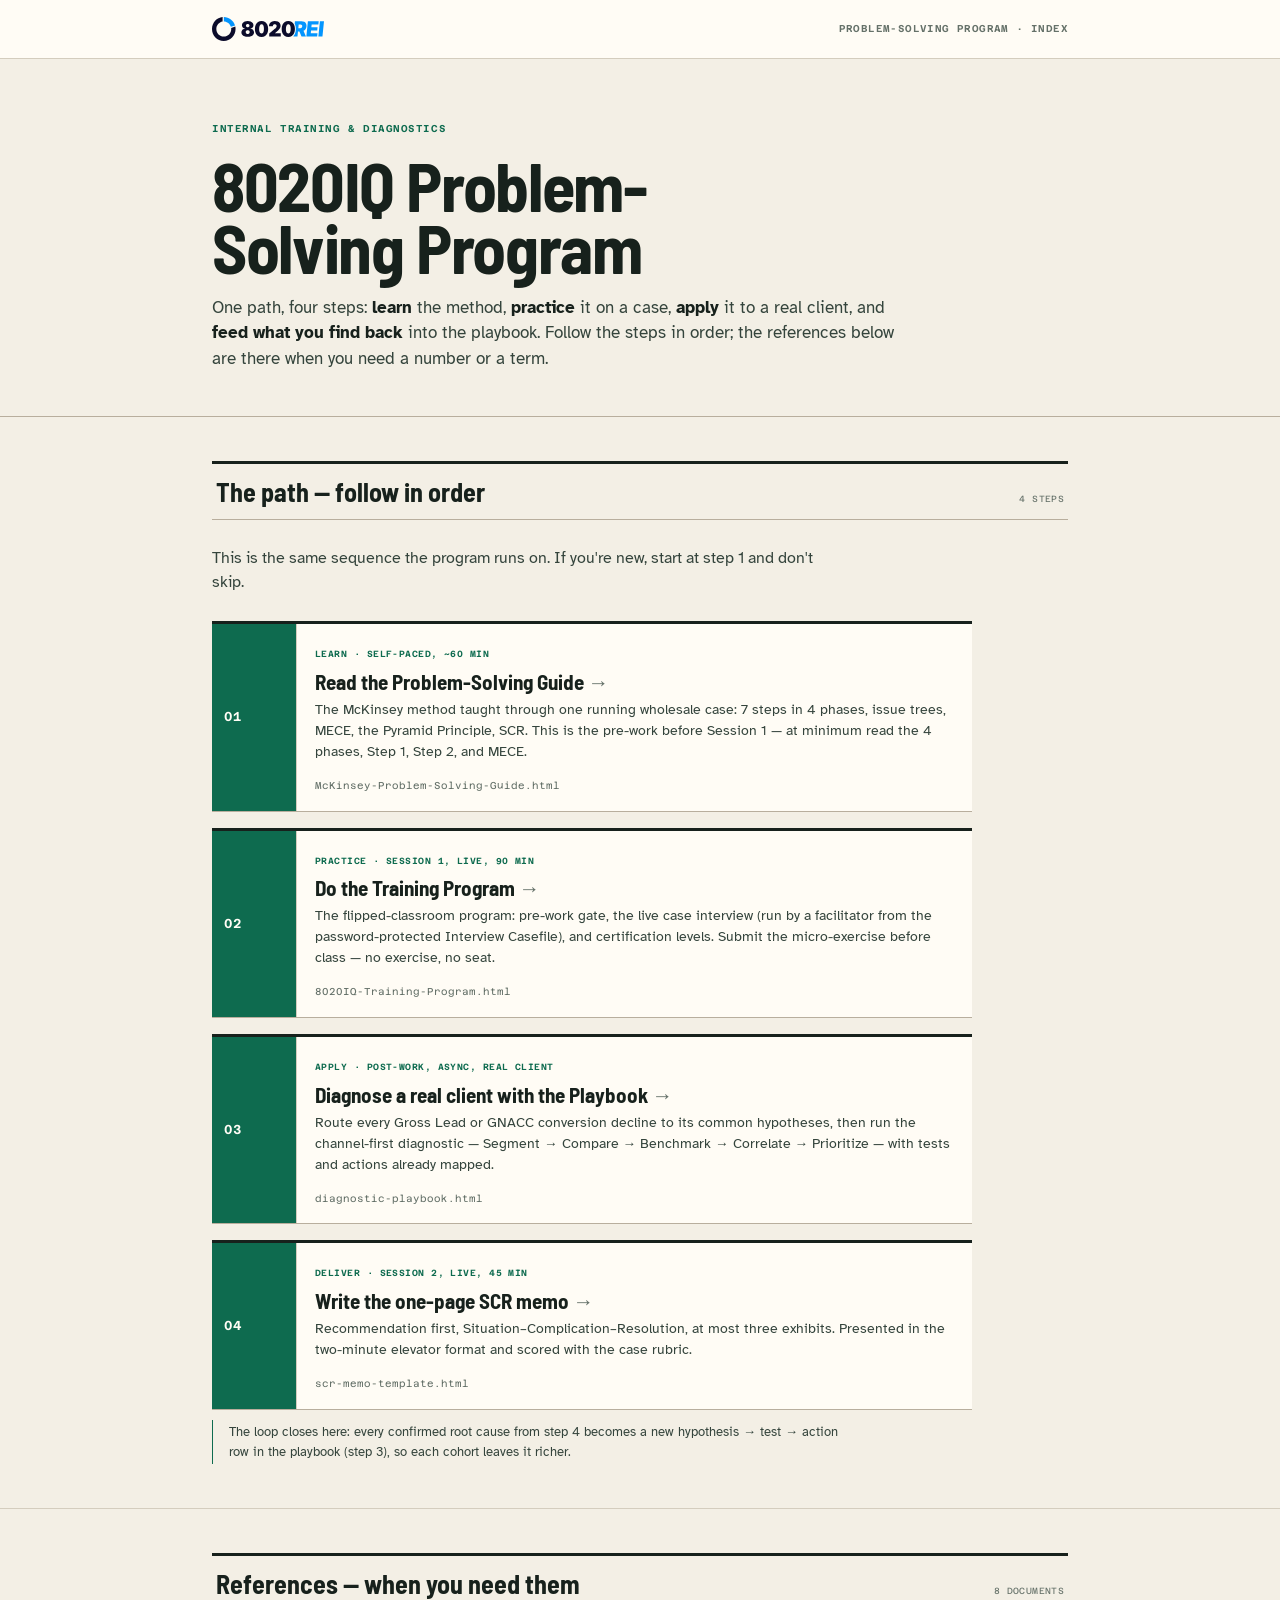
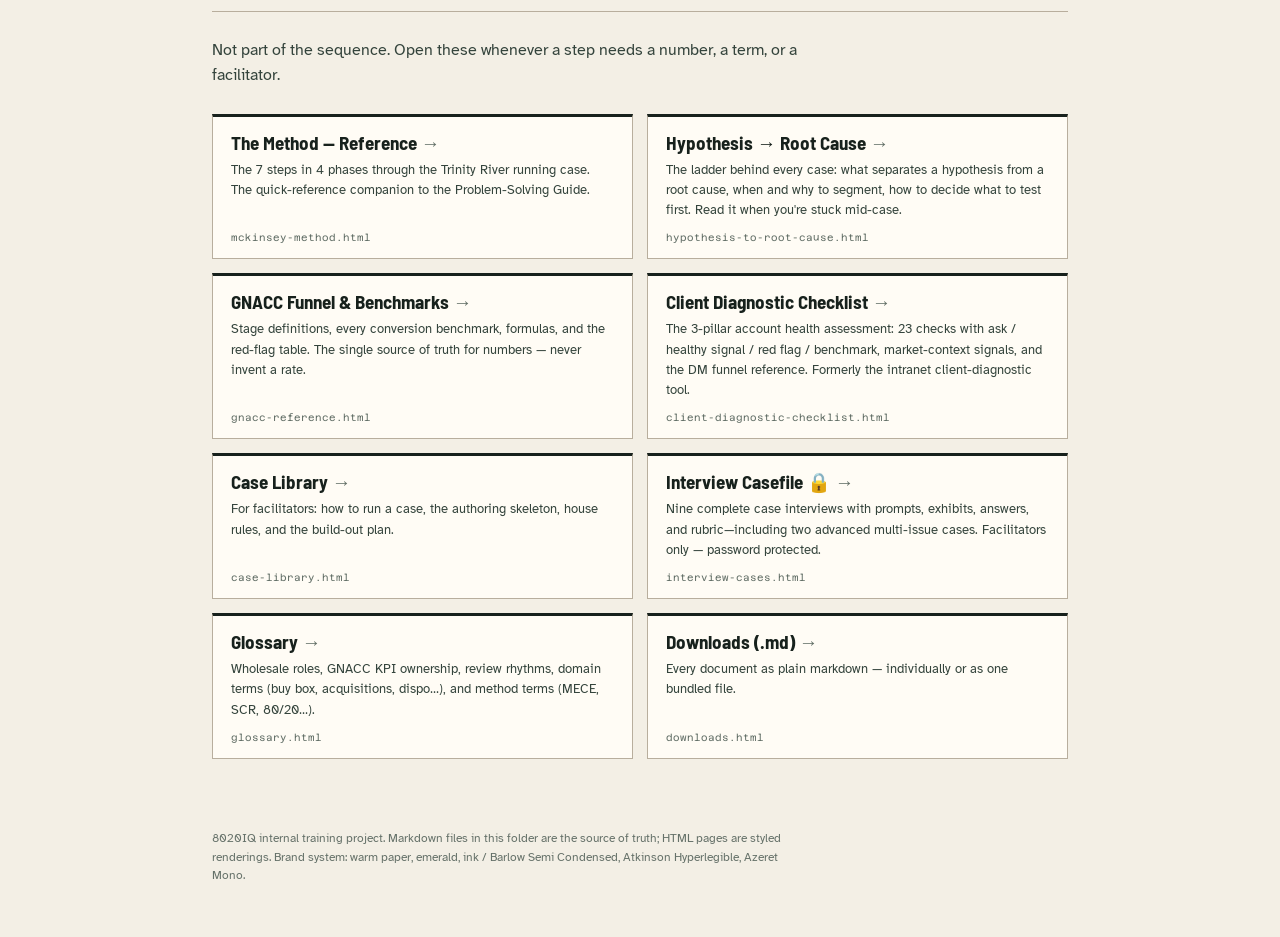
==== commit e0218716: "Add Client Diagnostic Checklist (moved from the intranet tool) Co-Authored-By: Claude Fable 5 <norep" ====
--- a/index.html
+++ b/index.html
@@ -247,7 +247,7 @@
   <div class="wrap">
     <div class="sec-head">
       <h2>References — when you need them</h2>
-      <span>7 documents</span>
+      <span>8 documents</span>
     </div>
     <p class="lede">Not part of the sequence. Open these whenever a step needs a number, a term, or a facilitator.</p>
 
@@ -267,6 +267,11 @@
         <p>Stage definitions, every conversion benchmark, formulas, and the red-flag table. The single source of truth for numbers — never invent a rate.</p>
         <span class="r-src">gnacc-reference.html</span>
       </a>
+      <a class="ref" href="client-diagnostic-checklist.html">
+        <h3>Client Diagnostic Checklist <span class="go">&rarr;</span></h3>
+        <p>The 3-pillar account health assessment: 23 checks with ask / healthy signal / red flag / benchmark, market-context signals, and the DM funnel reference. Formerly the intranet client-diagnostic tool.</p>
+        <span class="r-src">client-diagnostic-checklist.html</span>
+      </a>
       <a class="ref" href="case-library.html">
         <h3>Case Library <span class="go">&rarr;</span></h3>
         <p>For facilitators: how to run a case, the authoring skeleton, house rules, and the build-out plan.</p>
